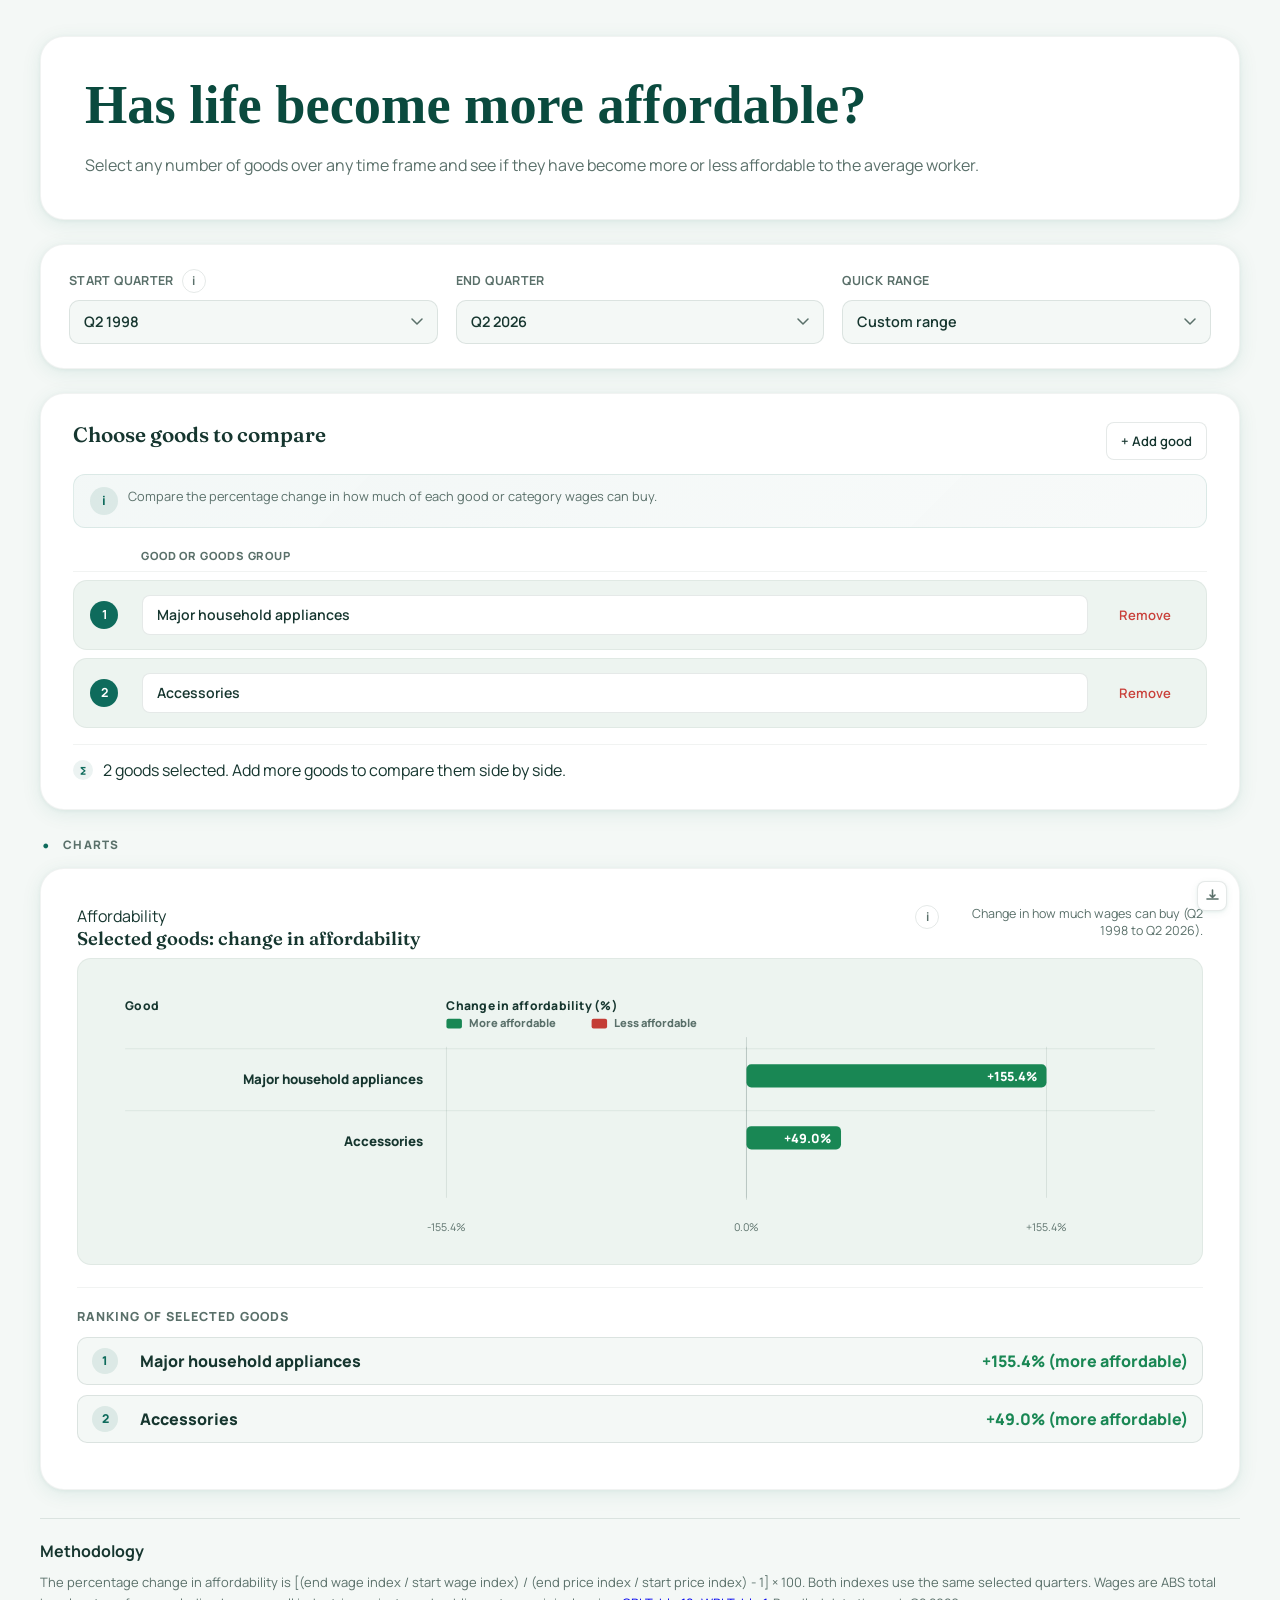
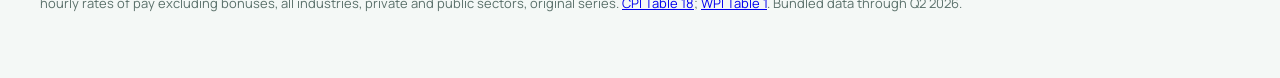
==== index.html @ 64f7514a "Remove chart annotation button and feature" ====
<!doctype html>
<html lang="en">
<head>
  <meta charset="utf-8">
  <meta name="viewport" content="width=device-width, initial-scale=1">
  <title>CIS Affordability Index</title>
  <meta name="description" content="Interactive CIS affordability charts comparing Australian prices and wages over time.">
  <link rel="icon" type="image/svg+xml" href="favicon.svg">
  <link rel="shortcut icon" href="favicon.svg">
  <link rel="apple-touch-icon" href="cis-logo.svg">
  <meta property="og:type" content="website">
  <meta property="og:site_name" content="CIS Affordability Index">
  <meta property="og:title" content="CIS Affordability Index">
  <meta property="og:description" content="Interactive CIS affordability charts comparing Australian prices and wages over time.">
  <meta property="og:url" content="https://sfox2006.github.io/CIS-Affordability-Index-Barchart/">
  <meta property="og:image" content="https://sfox2006.github.io/CIS-Affordability-Index-Barchart/cis-logo.svg">
  <meta name="twitter:card" content="summary">
  <meta name="twitter:title" content="CIS Affordability Index">
  <meta name="twitter:description" content="Interactive CIS affordability charts comparing Australian prices and wages over time.">
  <meta name="twitter:image" content="https://sfox2006.github.io/CIS-Affordability-Index-Barchart/cis-logo.svg">
  <script type="application/ld+json">
    {
      "@context": "https://schema.org",
      "@type": "WebSite",
      "name": "CIS Affordability Index",
      "url": "https://sfox2006.github.io/CIS-Affordability-Index-Barchart/",
      "publisher": {
        "@type": "Organization",
        "name": "Centre for Independent Studies",
        "url": "https://www.cis.org.au/",
        "logo": "https://sfox2006.github.io/CIS-Affordability-Index-Barchart/cis-logo.svg"
      }
    }
  </script>
  <link rel="preconnect" href="https://fonts.googleapis.com">
  <link rel="preconnect" href="https://fonts.gstatic.com" crossorigin>
  <link href="https://fonts.googleapis.com/css2?family=Fraunces:ital,opsz,wght@0,9..144,400;0,9..144,500;0,9..144,600;0,9..144,700;1,9..144,400&family=Manrope:wght@400;500;600;700;800&display=swap" rel="stylesheet">
  <style>
    /* Section */
    :root {
      --cg: #0e6b5c;
      --cg-dark: #0a4a3e;
      --cg-xdark: #071f1a;
      --teal: #7fa89d;
      --blue: #0b6ea8;
      --red: #c9403a;
      --wpi-c: #7d4bd1;
      --good: #198754;
      --bad: #c43c35;

      --bg: #f4f8f6;
      --bg2: #edf4f0;
      --surface: #ffffff;
      --surface2: #f7faf8;
      --ink: #16362f;
      --muted: #5a706a;
      --line: rgba(22,54,47,0.11);
      --line2: rgba(22,54,47,0.06);

      --sh-sm: 0 1px 3px rgba(14,107,92,0.07), 0 2px 8px rgba(14,107,92,0.06);
      --sh: 0 4px 20px rgba(14,107,92,0.09), 0 1px 4px rgba(14,107,92,0.06);
      --sh-lg: 0 12px 48px rgba(14,107,92,0.12);

      --r: 16px;
      --r-lg: 24px;
      --nav-h: 64px;
      --page-w: 1200px;
    }

    /* DARK THEME */
    .theme-dark {
      --bg: #091e19;
      --bg2: #0d2920;
      --surface: #0f3329;
      --surface2: #0d2920;
      --ink: #daeee8;
      --muted: #7aada3;
      --line: rgba(127,168,157,0.15);
      --line2: rgba(127,168,157,0.08);
      --sh-sm: 0 1px 3px rgba(0,0,0,0.4);
      --sh: 0 4px 20px rgba(0,0,0,0.35);
      --sh-lg: 0 12px 48px rgba(0,0,0,0.5);
    }

    /* EDITORIAL THEME */
    .theme-editorial {
      --bg: #f2f6f4;
      --surface: #ffffff;
    }

    * { box-sizing: border-box; margin: 0; padding: 0; }

    body {
      font-family: 'Manrope', sans-serif;
      color: var(--ink);
      background: var(--bg);
      min-height: 100vh;
      transition: background 0.35s, color 0.35s;
    }
    /* Measure content, not the iframe viewport, so embeds can also shrink. */
    body.cis-auto-height { min-height: 0; display: flow-root; }

    /* Section */
    .nav {
      position: sticky; top: 0; z-index: 200;
      height: var(--nav-h);
      background: var(--surface);
      border-bottom: 1px solid var(--line);
      box-shadow: var(--sh-sm);
      display: flex; align-items: center;
      padding: 0 clamp(16px, 4vw, 48px);
      gap: 20px;
      transition: background 0.35s, border-color 0.35s;
    }
    .nav-logo { height: 34px; display: block; flex-shrink: 0; }
    .nav-sep { width: 1px; height: 26px; background: var(--line); flex-shrink: 0; }
    .nav-label {
      font-size: 0.82rem; font-weight: 700; color: var(--cg);
      letter-spacing: 0.04em; text-transform: uppercase;
      white-space: nowrap;
    }
    .nav-spacer { flex: 1; }
    .nav-actions { display: flex; gap: 10px; align-items: center; flex-shrink: 0; }
    .nav-btn {
      height: 36px; padding: 0 16px;
      border-radius: 8px; border: 1px solid var(--line);
      background: transparent; color: var(--ink);
      font: 600 0.82rem 'Manrope', sans-serif;
      cursor: pointer; transition: all 0.15s;
      display: flex; align-items: center; gap: 6px;
    }
    .nav-btn:hover { background: var(--bg); border-color: var(--cg); color: var(--cg); }
    .nav-btn-primary {
      background: var(--cg); color: white; border-color: var(--cg);
    }
    .nav-btn-primary:hover { background: var(--cg-dark); color: white; border-color: var(--cg-dark); }
    .nav-btn svg { flex-shrink: 0; }

    /* Section */
    .shell {
      width: min(var(--page-w), calc(100% - 32px));
      margin: 0 auto;
      padding: 36px 0 64px;
    }

    /* Section */
    .hero {
      border-radius: var(--r-lg);
      margin-bottom: 24px;
      overflow: hidden;
    }

    /* Light hero */
    .theme-light .hero, body:not(.theme-dark):not(.theme-editorial) .hero {
      background: var(--surface);
      border: 1px solid var(--line2);
      box-shadow: var(--sh);
    }

    /* Section */
    .theme-editorial .hero {
      background: var(--cg-xdark);
      box-shadow: var(--sh-lg);
    }

    .theme-dark .hero {
      background: var(--surface);
      border: 1px solid var(--line);
      box-shadow: var(--sh);
    }

    .hero-inner {
      display: grid;
      grid-template-columns: 1fr;
      gap: 0;
    }

    .hero-copy {
      min-width: 0;
      padding: 40px 40px 40px 44px;
    }

    .theme-editorial .hero-copy { padding: 52px 40px 52px 52px; }

    .hero-h1 {
      font-family: Georgia, 'Times New Roman', serif;
      font-variant-ligatures: none;
      font-weight: 600;
      line-height: 1.05;
      letter-spacing: 0;
      color: var(--cg-dark);
      font-size: 3.4rem;
      max-width: none;
      margin-bottom: 18px;
    }
    .theme-editorial .hero-h1 { color: #ffffff; }
    .theme-dark .hero-h1 { color: var(--ink); }

    .hero-lead {
      font-size: 1rem; line-height: 1.65; color: var(--muted);
      max-width: none; margin-bottom: 0;
    }
    .theme-editorial .hero-lead { color: rgba(255,255,255,0.7); }

    /* Section */
    .controls-card {
      background: var(--surface);
      border: 1px solid var(--line2);
      box-shadow: var(--sh);
      border-radius: var(--r-lg);
      padding: 24px 28px;
      display: grid;
      grid-template-columns: repeat(3, minmax(0,1fr));
      gap: 18px;
      margin-bottom: 24px;
      transition: background 0.35s;
    }

    .ctrl-group { display: flex; flex-direction: column; gap: 7px; }
    .ctrl-label {
      min-height: 24px;
      display: inline-flex;
      align-items: center;
      gap: 8px;
      font-size: 0.78rem; font-weight: 700;
      letter-spacing: 0.03em; color: var(--muted);
      text-transform: uppercase;
    }
    .ctrl-group select {
      min-height: 44px; padding: 0 14px;
      border-radius: 10px;
      border: 1.5px solid var(--line);
      background: var(--bg);
      font: 600 0.9rem 'Manrope', sans-serif;
      color: var(--ink);
      appearance: none;
      background-image: url("data:image/svg+xml,%3Csvg xmlns='http://www.w3.org/2000/svg' width='12' height='8' fill='none'%3E%3Cpath d='M1 1l5 5 5-5' stroke='%235a706a' stroke-width='1.5' stroke-linecap='round' stroke-linejoin='round'/%3E%3C/svg%3E");
      background-repeat: no-repeat;
      background-position: right 14px center;
      padding-right: 36px;
      cursor: pointer;
      transition: border-color 0.15s, background 0.35s;
    }
    .ctrl-group select:focus {
      outline: none;
      border-color: var(--cg);
      box-shadow: 0 0 0 3px rgba(14,107,92,0.12);
    }
    /* Quarter tooltip */
    .quarter-legend {
      display: none;
      position: absolute; z-index: 100;
      top: calc(100% + 6px); left: 0;
      background: var(--surface);
      border: 1px solid var(--line);
      border-radius: 12px;
      padding: 12px 14px;
      box-shadow: var(--sh-lg);
      white-space: nowrap;
      font-size: 0.78rem;
    }
    .quarter-legend.open { display: block; }
    .quarter-legend table { border-collapse: collapse; }
    .quarter-legend td { padding: 3px 10px 3px 0; color: var(--muted); }
    .quarter-legend td:first-child { font-weight: 800; color: var(--ink); }
    .ctrl-group { position: relative; }

    /* Section */
    .basket-card {
      background: var(--surface); border: 1px solid var(--line2);
      box-shadow: var(--sh); border-radius: var(--r-lg);
      padding: 28px 32px; margin-bottom: 24px;
      transition: background 0.35s;
    }
    .basket-header { display: flex; justify-content: space-between; align-items: flex-start; gap: 16px; margin-bottom: 6px; }
    .basket-title { font-family: 'Fraunces', serif; font-size: 1.3rem; font-weight: 600; color: var(--ink); }
    .basket-actions { display: flex; gap: 10px; flex-shrink: 0; }
    .basket-explainer {
      display: flex; align-items: flex-start; gap: 10px;
      background: linear-gradient(135deg, rgba(14,107,92,0.05), rgba(127,168,157,0.06));
      border: 1px solid rgba(14,107,92,0.1);
      border-radius: 12px; padding: 12px 16px;
      margin-bottom: 20px; margin-top: 14px;
    }
    .basket-explainer-icon {
      width: 28px; height: 28px; flex-shrink: 0;
      border-radius: 50%; background: rgba(14,107,92,0.1);
      display: flex; align-items: center; justify-content: center;
      color: var(--cg); font-size: 0.78rem; font-weight: 800;
    }
    .basket-explainer p {
      font-size: 0.8rem; color: var(--muted); line-height: 1.55; margin: 0;
    }
    .basket-explainer strong { color: var(--ink); }
    .basket-cols-header {
      display: grid;
      grid-template-columns: 40px 1fr 90px;
      gap: 12px; align-items: center;
      padding: 0 16px 8px;
      border-bottom: 1px solid var(--line2);
      margin-bottom: 8px;
    }
    .basket-col-label {
      font-size: 0.7rem; font-weight: 800;
      letter-spacing: 0.08em; text-transform: uppercase;
      color: var(--muted);
      display: flex; align-items: center; gap: 5px;
    }
    .secondary-button, .danger-button {
      height: 38px; padding: 0 14px;
      border-radius: 8px; border: 1.5px solid var(--line);
      background: var(--surface); color: var(--ink);
      font: 600 0.82rem 'Manrope', sans-serif;
      cursor: pointer; transition: all 0.15s;
    }
    .secondary-button:hover { border-color: var(--cg); color: var(--cg); }
    .danger-button { color: var(--red); border-color: transparent; background: transparent; padding: 0 8px; }
    .danger-button:hover { border-color: var(--red); background: rgba(201,64,58,0.05); }
    .basket-rows { display: flex; flex-direction: column; gap: 8px; }
    .basket-row {
      display: grid; grid-template-columns: 40px 1fr 90px;
      gap: 12px; align-items: center;
      padding: 14px 16px;
      border-radius: 14px;
      background: var(--bg2);
      border: 1.5px solid var(--line2);
      transition: border-color 0.15s, box-shadow 0.15s;
    }
    .basket-row:hover { border-color: var(--line); box-shadow: var(--sh-sm); }
    .basket-row-warning { border-color: rgba(201,64,58,0.3) !important; background: rgba(201,64,58,0.03); }
    .basket-row-num {
      width: 28px; height: 28px; border-radius: 50%;
      background: var(--cg); color: white;
      font: 700 0.78rem 'Manrope', sans-serif;
      display: flex; align-items: center; justify-content: center;
      flex-shrink: 0;
    }
    .basket-row-meta { font-size: 0.73rem; color: var(--muted); }
    .basket-footer {
      margin-top: 16px; padding-top: 14px;
      border-top: 1px solid var(--line2);
      display: flex; align-items: center; gap: 10px;
    }
    .basket-footer-icon {
      width: 20px; height: 20px; flex-shrink: 0;
      border-radius: 50%; background: rgba(14,107,92,0.08);
      display: flex; align-items: center; justify-content: center;
      color: var(--cg); font-size: 0.68rem; font-weight: 800;
    }
    .ranking-panel {
      margin-top: 22px;
      padding-top: 20px;
      border-top: 1px solid var(--line2);
    }
    .ranking-title {
      font-size: 0.78rem;
      font-weight: 900;
      letter-spacing: 0.08em;
      text-transform: uppercase;
      color: var(--muted);
      margin-bottom: 12px;
    }
    .ranking-list {
      display: grid;
      gap: 10px;
    }
    .ranking-row {
      display: grid;
      grid-template-columns: 36px 1fr auto;
      align-items: center;
      gap: 12px;
      min-height: 48px;
      padding: 10px 14px;
      border: 1px solid var(--line);
      border-radius: 10px;
      background: var(--bg);
    }
    .ranking-index {
      width: 26px;
      height: 26px;
      border-radius: 50%;
      display: inline-flex;
      align-items: center;
      justify-content: center;
      background: rgba(14,107,92,0.1);
      color: var(--cg);
      font-weight: 900;
      font-size: 0.76rem;
    }
    .ranking-label {
      font-weight: 900;
      color: var(--ink);
    }
    .ranking-value {
      font-weight: 900;
      white-space: nowrap;
    }
    .ranking-value.more {
      color: var(--good);
    }
    .ranking-value.less {
      color: var(--bad);
    }

    /* Section */
    .stats-grid {
      display: grid;
      grid-template-columns: 1fr;
      gap: 16px;
      margin-bottom: 24px;
    }
    .stat-card {
      background: var(--surface); border: 1px solid var(--line2);
      box-shadow: var(--sh); border-radius: var(--r);
      padding: 22px 20px; position: relative;
      transition: background 0.35s, transform 0.15s;
    }
    .stat-card:hover { transform: translateY(-1px); box-shadow: var(--sh-lg); }
    .stat-card-accent {
      background: linear-gradient(135deg, var(--cg) 0%, var(--cg-dark) 100%);
      border-color: transparent;
      color: white;
    }
    .stat-head { display: flex; justify-content: space-between; align-items: flex-start; gap: 8px; margin-bottom: 12px; }
    .stat-label { font-size: 0.73rem; font-weight: 700; letter-spacing: 0.06em; text-transform: uppercase; color: var(--muted); line-height: 1.3; }
    .stat-card-accent .stat-label { color: rgba(255,255,255,0.7); }
    .stat-value {
      font-family: 'Fraunces', serif;
      font-size: clamp(1.8rem, 3vw, 2.6rem);
      font-weight: 600; letter-spacing: -0.04em; line-height: 1;
      color: var(--ink);
    }
    .stat-card-accent .stat-value { color: white; }
    .stat-footnote { font-size: 0.74rem; color: var(--muted); margin-top: 8px; line-height: 1.4; }
    .stat-card-accent .stat-footnote { color: rgba(255,255,255,0.65); }

    .info-btn {
      width: 24px; height: 24px; flex-shrink: 0;
      border-radius: 50%; border: 1.5px solid var(--line);
      background: transparent; color: var(--muted);
      font: 700 0.75rem 'Manrope', sans-serif;
      cursor: pointer; transition: all 0.15s;
      display: flex; align-items: center; justify-content: center;
    }
    .stat-card-accent .info-btn { border-color: rgba(255,255,255,0.3); color: rgba(255,255,255,0.7); }
    .info-btn:hover { border-color: var(--cg); color: var(--cg); }
    .info-popover {
      display: none; margin: 8px 0 10px;
      padding: 10px 12px; border-radius: 10px;
      background: var(--bg2); border: 1px solid var(--line);
      font-size: 0.81rem; color: var(--muted); line-height: 1.55;
    }
    .info-popover.is-open { display: block; }
    .methodology-note { margin-top: 28px; padding-top: 20px; border-top: 1px solid var(--line); color: var(--muted); font-size: 0.81rem; line-height: 1.6; }
    .methodology-note h2 { font-size: 1rem; color: var(--ink); margin: 0 0 8px; }
    .methodology-note p { margin: 0; }

    /* Section */
    .metric-positive { color: var(--bad) !important; }
    .metric-negative { color: var(--good) !important; }
    .metric-neutral { color: var(--ink); }
    /* Section */
    .charts-grid {
      display: grid;
      grid-template-columns: minmax(0, 1fr);
      gap: 20px;
    }
    .chart-card {
      background: var(--surface); border: 1px solid var(--line2);
      box-shadow: var(--sh); border-radius: var(--r-lg);
      padding: 36px;
      transition: background 0.35s;
      position: relative;
    }
    .chart-header {
      display: flex; justify-content: space-between;
      align-items: flex-start; gap: 12px; margin-bottom: 8px;
    }
    .chart-title {
      font-family: 'Fraunces', serif;
      font-size: 1.15rem; font-weight: 600; color: var(--ink);
    }
    .chart-subtitle { font-size: 0.78rem; color: var(--muted); text-align: right; max-width: 32ch; line-height: 1.4; }
    .chart-head-right { display: flex; align-items: flex-start; gap: 8px; }
    .chart-legend {
      display: flex; gap: 18px; flex-wrap: wrap;
      margin: 10px 0 14px;
      font-size: 0.82rem; color: var(--muted);
    }
    .chart-legend span { display: inline-flex; align-items: center; gap: 7px; }
    .legend-swatch { width: 12px; height: 12px; border-radius: 50%; flex-shrink: 0; }
    .legend-selected { background: var(--blue); }
    .legend-cpi { background: var(--red); }
    .legend-wpi { background: var(--wpi-c); }

    .chart-frame {
      position: relative;
      background: var(--bg2); border: 1px solid var(--line2);
      border-radius: 14px; padding: 22px 20px;
      overflow: visible;
    }
    .chart-frame svg { width: 100%; height: auto; display: block; }

    /* Chart download button */
    .chart-actions {
      position: absolute; top: 12px; right: 12px;
      display: flex; gap: 6px;
    }
    .chart-action-btn {
      width: 30px; height: 30px;
      border-radius: 8px; border: 1px solid var(--line);
      background: var(--surface); color: var(--muted);
      font-size: 0.75rem; cursor: pointer;
      display: flex; align-items: center; justify-content: center;
      transition: all 0.15s; box-shadow: var(--sh-sm);
    }
    .chart-action-btn:hover { color: var(--cg); border-color: var(--cg); }
    .chart-action-btn.active { background: var(--cg); color: white; border-color: var(--cg); }

    /* SVG chart internals */
    .axis-label {
      fill: var(--muted, #5a706a);
      font-size: 11px;
      font-family: 'Manrope', sans-serif;
    }
    .axis-line, .grid-line {
      stroke: rgba(22,54,47,0.1); stroke-width: 1;
    }
    .series-line { fill: none; stroke-width: 2.8; stroke-linecap: round; stroke-linejoin: round; }
    .series-line.selected { stroke: var(--blue, #0b6ea8); }
    .series-line.cpi { stroke: var(--red, #c9403a); }
    .series-line.wpi { stroke: var(--wpi-c, #7d4bd1); }
    .series-area { stroke: none; }
    .series-area.selected { fill: rgba(11,110,168,0.08); }
    .series-area.cpi { fill: rgba(201,64,58,0.07); }
    .series-area.wpi { fill: rgba(125,75,209,0.07); }
    .baseline-line { stroke: rgba(22,54,47,0.18); stroke-width: 1; stroke-dasharray: 4 3; }
    .chart-point {
      stroke: var(--surface);
      stroke-width: 1.3;
      pointer-events: all;
      cursor: pointer;
    }
    .chart-point-hit {
      fill: transparent;
      pointer-events: all;
      cursor: pointer;
    }
    .chart-point.selected { fill: var(--blue, #0b6ea8); }
    .chart-point.cpi { fill: var(--red, #c9403a); }
    .chart-point.wpi { fill: var(--wpi-c, #7d4bd1); }

    .comparison-axis {
      stroke: rgba(22,54,47,0.16);
      stroke-width: 1;
    }
    .comparison-heading,
    .comparison-row-label {
      fill: var(--ink);
      font-size: 0.86rem;
      font-weight: 900;
    }
    .comparison-heading {
      font-size: 0.78rem;
      letter-spacing: 0.02em;
    }
    .comparison-key-label,
    .comparison-value-label {
      fill: var(--muted);
      font-size: 0.72rem;
      font-weight: 800;
    }
    .comparison-value-label {
      fill: var(--ink);
      font-size: 0.82rem;
    }
    .comparison-value-label-inside {
      fill: #ffffff;
      font-weight: 900;
    }
    .comparison-bar-price {
      fill: var(--bad);
    }
    .comparison-bar-wage {
      fill: var(--good);
    }
    .comparison-row-rule {
      stroke: rgba(22,54,47,0.08);
      stroke-width: 1;
    }

    /* Tooltip */
    .chart-tooltip {
      position: absolute; pointer-events: none;
      background: var(--surface); border: 1px solid var(--line);
      border-radius: 10px; padding: 10px 14px;
      font-size: 0.8rem; color: var(--ink);
      box-shadow: var(--sh); white-space: nowrap;
      opacity: 0; transition: opacity 0.1s;
      z-index: 10;
    }
    .chart-tooltip.visible { opacity: 1; }
    .tooltip-date { font-weight: 700; color: var(--muted); margin-bottom: 6px; font-size: 0.74rem; letter-spacing: 0.04em; text-transform: uppercase; }
    .tooltip-row { display: flex; align-items: center; gap: 8px; margin-top: 3px; }
    .tooltip-dot { width: 8px; height: 8px; border-radius: 50%; flex-shrink: 0; }
    .tooltip-val { font-weight: 700; margin-left: auto; padding-left: 16px; }
    .tooltip-verdict { margin-top: 8px; color: var(--ink); font-size: 0.76rem; line-height: 1.4; white-space: normal; max-width: 260px; }
    .tooltip-note { margin-top: 8px; color: var(--muted); font-size: 0.72rem; }

    /* Annotation */
    .anno-marker {
      position: absolute;
      width: 18px; height: 18px; border-radius: 50%;
      background: var(--cg); border: 2px solid white;
      box-shadow: var(--sh-sm);
      cursor: pointer; z-index: 5;
      transform: translate(-50%, -50%);
      display: flex; align-items: center; justify-content: center;
      font-size: 9px; font-weight: 800; color: white;
    }
    .anno-input-wrap {
      position: absolute; z-index: 20;
      background: var(--surface); border: 1px solid var(--line);
      border-radius: 12px; padding: 12px;
      box-shadow: var(--sh-lg); min-width: 200px;
    }
    .anno-input {
      width: 100%; border: 1px solid var(--line); border-radius: 8px;
      padding: 8px 10px; font: 0.82rem 'Manrope', sans-serif;
      color: var(--ink); background: var(--bg);
      resize: none; outline: none;
    }
    .anno-input:focus { border-color: var(--cg); }
    .anno-actions { display: flex; gap: 6px; margin-top: 8px; justify-content: flex-end; }
    .anno-save, .anno-cancel {
      height: 28px; padding: 0 12px; border-radius: 6px;
      font: 600 0.78rem 'Manrope', sans-serif; cursor: pointer;
      border: 1px solid var(--line);
    }
    .anno-save { background: var(--cg); color: white; border-color: var(--cg); }
    .anno-cancel { background: transparent; color: var(--muted); }

    /* Crosshair */
    .crosshair { stroke: rgba(22,54,47,0.18); stroke-width: 1; stroke-dasharray: 3 3; pointer-events: none; }

    /* Empty state */
    .empty-state { font-size: 0.86rem; color: var(--muted); margin-top: 10px; }

    /* Section */
    .tweaks-panel {
      display: none;
      position: fixed; bottom: 24px; right: 24px;
      background: var(--surface); border: 1px solid var(--line);
      border-radius: var(--r); padding: 20px;
      box-shadow: var(--sh-lg); z-index: 500;
      min-width: 260px;
      font-size: 0.85rem;
    }
    .tweaks-panel.open { display: block; }
    .tweaks-title { font-weight: 800; color: var(--ink); margin-bottom: 16px; font-size: 0.9rem; }
    .tweak-row { margin-bottom: 14px; }
    .tweak-label { font-size: 0.75rem; font-weight: 700; letter-spacing: 0.06em; text-transform: uppercase; color: var(--muted); margin-bottom: 7px; display: block; }
    .tweak-options { display: flex; gap: 6px; flex-wrap: wrap; }
    .tweak-opt {
      height: 32px; padding: 0 12px;
      border-radius: 8px; border: 1.5px solid var(--line);
      background: var(--bg); color: var(--ink);
      font: 600 0.78rem 'Manrope', sans-serif;
      cursor: pointer; transition: all 0.15s;
    }
    .tweak-opt.active { background: var(--cg); color: white; border-color: var(--cg); }
    .tweak-opt:hover:not(.active) { border-color: var(--cg); color: var(--cg); }
    .tweak-swatch-row { display: flex; gap: 8px; }
    .tweak-swatch {
      width: 28px; height: 28px; border-radius: 50%;
      border: 2px solid transparent; cursor: pointer;
      transition: all 0.15s;
    }
    .tweak-swatch.active { border-color: var(--ink); transform: scale(1.15); }

    /* Section */
    .is-hidden { display: none !important; }
    .section-eyebrow {
      display: flex; align-items: center; gap: 10px;
      font-size: 0.73rem; font-weight: 800;
      letter-spacing: 0.1em; text-transform: uppercase;
      color: var(--muted); margin-bottom: 12px;
    }
    .section-eyebrow::before { content: '•'; color: var(--cg); font-size: 1rem; }

    /* Section */
    @media (max-width: 1024px) {
      .stats-grid { grid-template-columns: repeat(3, 1fr); }
      .charts-grid { grid-template-columns: 1fr; }
    }
    @media (max-width: 860px) {
      .hero-inner { grid-template-columns: 1fr !important; }
      .controls-card { grid-template-columns: 1fr 1fr; }
      .stats-grid { grid-template-columns: repeat(2, 1fr); }
    }
    @media (max-width: 640px) {
      .controls-card { grid-template-columns: 1fr; }
      .stats-grid { grid-template-columns: 1fr 1fr; }
      .nav-label { display: none; }
      .nav-sep { display: none; }
      .nav-btn:not(.nav-btn-primary) { display: none; }
      .hero-copy { padding: 24px 20px; }
      .hero-h1 { font-size: 2rem; }
      .controls-card { padding: 18px 16px; }
      .chart-card { padding: 20px 16px 18px; }
      .chart-header { flex-direction: column; padding-top: 26px; }
      .chart-head-right { width: 100%; }
      .chart-subtitle { text-align: left; max-width: none; }
      .ranking-row { grid-template-columns: 26px minmax(0, 1fr); gap: 6px 10px; }
      .ranking-value { grid-column: 2; white-space: normal; }
      .ranking-label { overflow-wrap: anywhere; }
      .shell { padding: 20px 0 48px; }
    }
    @media (max-width: 420px) {
      .stat-card { padding: 16px 14px; }
      .stat-value { font-size: 1.5rem !important; }
    }

    /* Section */
    @media print {
      .nav, .tweaks-panel, .chart-actions, .nav-actions { display: none !important; }
      .shell { padding: 0; width: 100%; }
      body { background: white; }
      .hero, .controls-card, .chart-card, .stat-card { box-shadow: none !important; break-inside: avoid; }
      .charts-grid { grid-template-columns: 1fr; }
    }
</style>
</head>
<body>


  <main class="shell">

    <!-- HERO -->
    <section class="hero">
      <div class="hero-inner">
        <div class="hero-copy">
          <h1 class="hero-h1">Has life become more affordable?</h1>
          <p class="hero-lead">
            Select any number of goods over any time frame and see if they have become more or less affordable to the average worker.
          </p>
        </div>
      </div>
    </section>

    <section class="controls-card">
      <div class="ctrl-group control-group">
        <label class="ctrl-label" for="start-date-search">
          Start quarter
          <button class="info-btn" type="button" id="q-info-start" aria-label="What is a quarter?">i</button>
        </label>
        <select id="start-date-search"></select>
        <div class="quarter-legend" id="q-legend">
          <table>
            <tr><td>Q1</td><td>January &ndash; March</td></tr>
            <tr><td>Q2</td><td>April &ndash; June</td></tr>
            <tr><td>Q3</td><td>July &ndash; September</td></tr>
            <tr><td>Q4</td><td>October &ndash; December</td></tr>
          </table>
        </div>
      </div>
      <div class="ctrl-group control-group">
        <label class="ctrl-label" for="end-date-search">End quarter</label>
        <select id="end-date-search"></select>
      </div>
      <div class="ctrl-group control-group">
        <label class="ctrl-label" for="time-horizon-search">Quick range</label>
        <select id="time-horizon-search"></select>
      </div>
    </section>

    <!-- BASKET -->
    <section id="basket-builder" class="basket-card">
      <div class="basket-header">
        <div>
          <p class="basket-title">Choose goods to compare</p>
        </div>
        <div class="basket-actions">
          <button id="add-basket-row" type="button" class="secondary-button">+ Add good</button>
        </div>
      </div>

      <!-- Explainer -->
      <div class="basket-explainer">
        <div class="basket-explainer-icon">i</div>
        <p>Compare the percentage change in how much of each good or category wages can buy.</p>
      </div>

      <!-- Column headers -->
      <div class="basket-cols-header">
        <div></div>
        <div class="basket-col-label">Good or goods group</div>
        <div></div>
      </div>

      <div id="basket-rows" class="basket-rows"></div>

      <div class="basket-footer">
        <div class="basket-footer-icon">&#8721;</div>
        <p id="basket-summary" class="field-help">Add at least one good to build a chart.</p>
      </div>
    </section>

    <!-- CHARTS -->
    <div class="section-eyebrow">Charts</div>
    <section class="charts-grid">

      <article class="chart-card">
        <div class="chart-actions">
          <button class="chart-action-btn" id="dl-btn-wpi" title="Download PNG">
            <svg width="13" height="13" viewBox="0 0 13 13" fill="none"><path d="M6.5 1v7M4 6l2.5 2.5L9 6" stroke="currentColor" stroke-width="1.6" stroke-linecap="round" stroke-linejoin="round"/><path d="M1 10h11" stroke="currentColor" stroke-width="1.6" stroke-linecap="round"/></svg>
          </button>
        </div>
        <div class="chart-header">
          <div>
            <p class="eyebrow"><span class="eyebrow-dot"></span> Affordability</p>
            <h2 id="wpi-chart-title" class="chart-title">Waiting for a selection</h2>
          </div>
          <div class="chart-head-right">
            <button class="info-btn" type="button" data-info-toggle="wpi-chart-info" aria-label="Info">i</button>
            <p id="wpi-chart-subtitle" class="chart-subtitle">Percentage change in how much wages can buy.</p>
          </div>
        </div>
        <div id="wpi-chart-info" class="info-popover">A positive 20% means wages can buy 20% more of the good; a negative 20% means wages can buy 20% less.</div>
<div class="chart-frame" id="wpi-chart-frame">
          <svg id="wpi-chart" viewBox="0 0 920 420" role="img" aria-label="Bar chart: percentage change in affordability"></svg>
          <div class="chart-tooltip" id="wpi-tooltip"></div>
        </div>
        <div class="ranking-panel" aria-labelledby="ranking-title">
          <p class="ranking-title" id="ranking-title">Ranking of selected goods</p>
          <div class="ranking-list" id="ranking-list"></div>
        </div>
        <p id="empty-state" class="empty-state">Pick a good or group to draw the comparison.</p>
      </article>

    </section>

    <section class="methodology-note" aria-labelledby="methodology-title">
      <h2 id="methodology-title">Methodology</h2>
      <p>The percentage change in affordability is [(end wage index / start wage index) / (end price index / start price index) - 1] &times; 100. Both indexes use the same selected quarters. Wages are ABS total hourly rates of pay excluding bonuses, all industries, private and public sectors, original series. <a href="https://www.abs.gov.au/statistics/economy/price-indexes-and-inflation/consumer-price-index-australia/jul-2026">CPI Table 18</a>; <a href="https://www.abs.gov.au/statistics/economy/price-indexes-and-inflation/wage-price-index-australia/jun-2026">WPI Table 1</a>. Bundled data through Q2 2026.</p>
    </section>
  </main>

  <!-- TWEAKS PANEL -->
  <div class="tweaks-panel" id="tweaks-panel">
    <div class="tweaks-title">Tweaks</div>
    <div class="tweak-row">
      <span class="tweak-label">Theme</span>
      <div class="tweak-options">
        <button class="tweak-opt active" data-theme="theme-light">Light</button>
        <button class="tweak-opt" data-theme="theme-editorial">Editorial</button>
        <button class="tweak-opt" data-theme="theme-dark">Dark</button>
      </div>
    </div>
  </div>

  <script src="data.js?v=5"></script>
  <script src="app.js?v=5"></script>
  <script src="embed-frame.js?v=1"></script>

  <script>
  const TWEAK_DEFAULTS = { theme: "theme-light" };
  let tweaks = Object.assign({}, TWEAK_DEFAULTS);

  window.addEventListener("message", (event) => {
    if (event.data && event.data.type === "__activate_edit_mode") document.getElementById("tweaks-panel")?.classList.add("open");
    if (event.data && event.data.type === "__deactivate_edit_mode") document.getElementById("tweaks-panel")?.classList.remove("open");
  });
  try { window.parent.postMessage({ type: "__edit_mode_available" }, "*"); } catch (error) {}
  window.addEventListener("unhandledrejection", (event) => {
    if (!event.reason || (typeof event.reason === "object" && Object.keys(event.reason).length === 0)) event.preventDefault();
  });

  function applyTheme(theme) {
    document.body.classList.remove("theme-light", "theme-editorial", "theme-dark");
    document.body.classList.add(theme);
  }

  document.querySelectorAll("[data-theme]").forEach((button) => {
    button.addEventListener("click", () => {
      tweaks.theme = button.dataset.theme;
      applyTheme(tweaks.theme);
      document.querySelectorAll("[data-theme]").forEach((item) => item.classList.toggle("active", item === button));
      window.parent.postMessage({ type: "__edit_mode_set_keys", edits: tweaks }, "*");
    });
  });
  applyTheme(tweaks.theme);

  function getState() {
    return {
      start: document.getElementById("start-date-search")?.value,
      end: document.getElementById("end-date-search")?.value,
      h: document.getElementById("time-horizon-search")?.value
    };
  }

  function setState(state) {
    if (state.h) document.getElementById("time-horizon-search").value = state.h;
    if (state.start) document.getElementById("start-date-search").value = state.start;
    if (state.end) document.getElementById("end-date-search").value = state.end;
  }

  function pushState() {
    try {
      history.replaceState(null, "", "#" + btoa(JSON.stringify(getState())));
    } catch (error) {}
  }

  function loadFromHash() {
    const hash = location.hash.slice(1);
    if (!hash) return false;
    try { return JSON.parse(atob(hash)); } catch (error) { return false; }
  }

  function showShareCopied() {
    const button = document.getElementById("btn-share");
    if (!button) return;
    button.textContent = "Copied!";
    setTimeout(() => {
      button.innerHTML = '<svg width="14" height="14" viewBox="0 0 14 14" fill="none"><circle cx="11" cy="2.5" r="1.5" stroke="currentColor" stroke-width="1.4"/><circle cx="11" cy="11.5" r="1.5" stroke="currentColor" stroke-width="1.4"/><circle cx="3" cy="7" r="1.5" stroke="currentColor" stroke-width="1.4"/><path d="M9.5 3.3 4.5 6.2M9.5 10.7 4.5 7.8" stroke="currentColor" stroke-width="1.4" stroke-linecap="round"/></svg> Share';
    }, 2000);
  }

  document.getElementById("btn-share")?.addEventListener("click", () => {
    pushState();
    try {
      if (navigator.clipboard && navigator.clipboard.writeText) {
        navigator.clipboard.writeText(location.href).then(showShareCopied).catch(showShareCopied);
      } else {
        const textarea = document.createElement("textarea");
        textarea.value = location.href;
        textarea.style.position = "fixed";
        textarea.style.opacity = "0";
        document.body.appendChild(textarea);
        textarea.select();
        document.execCommand("copy");
        document.body.removeChild(textarea);
        showShareCopied();
      }
    } catch (error) {
      showShareCopied();
    }
  });

  ["start-date-search", "end-date-search", "time-horizon-search"].forEach((id) => {
    document.getElementById(id)?.addEventListener("change", pushState);
  });

  document.getElementById("btn-print")?.addEventListener("click", () => window.print());

  const qInfoBtn = document.getElementById("q-info-start");
  const qLegend = document.getElementById("q-legend");
  if (qInfoBtn && qLegend) {
    qInfoBtn.addEventListener("click", (event) => {
      event.preventDefault();
      event.stopPropagation();
      qLegend.classList.toggle("open");
    });
    document.addEventListener("click", () => qLegend.classList.remove("open"));
  }

  function downloadChartPng(svgId, filename) {
    const svg = document.getElementById(svgId);
    if (!svg || !svg.innerHTML.trim()) {
      alert("No chart to download yet.");
      return;
    }
    const copy = svg.cloneNode(true);
    const width = svg.viewBox.baseVal.width;
    let height = svg.viewBox.baseVal.height;
    // Preserve stylesheet-driven labels and colours in the standalone image.
    const originals = [svg, ...svg.querySelectorAll("*")];
    [copy, ...copy.querySelectorAll("*")].forEach((node, index) => {
      const style = getComputedStyle(originals[index]);
      for (const property of ["fill", "stroke", "stroke-width", "font-family", "font-size", "font-weight", "text-anchor", "dominant-baseline", "opacity"]) {
        node.style.setProperty(property, style.getPropertyValue(property));
      }
    });
    // Reserve a footer below the chart for the attribution in the export.
    const attribution = "Centre for Independent Studies | CIS.org.au";
    const measure = document.createElement("canvas").getContext("2d");
    measure.font = "14px Arial, sans-serif";
    const footerLines = [];
    let footerLine = "";
    for (const word of attribution.split(" ")) {
      const candidate = footerLine ? footerLine + " " + word : word;
      if (footerLine && measure.measureText(candidate).width > width - 40) {
        footerLines.push(footerLine);
        footerLine = word;
      } else {
        footerLine = candidate;
      }
    }
    footerLines.push(footerLine);
    height += 24;
    for (const line of footerLines) {
      height += 20;
      const label = document.createElementNS("http://www.w3.org/2000/svg", "text");
      label.setAttribute("x", "20");
      label.setAttribute("y", String(height));
      label.setAttribute("fill", "#5a706a");
      label.setAttribute("font-family", "Arial, sans-serif");
      label.setAttribute("font-size", "14");
      label.setAttribute("font-weight", "400");
      label.setAttribute("text-anchor", "start");
      label.textContent = line;
      copy.appendChild(label);
    }
    height += 16;
    copy.setAttribute("viewBox", `0 0 ${width} ${height}`);
    copy.setAttribute("width", String(width));
    copy.setAttribute("height", String(height));
    const source = new XMLSerializer().serializeToString(copy);
    const blob = new Blob([source], { type: "image/svg+xml" });
    const url = URL.createObjectURL(blob);
    const image = new Image();
    image.onload = () => {
      try {
      const scale = 2;
      const canvas = document.createElement("canvas");
      canvas.width = width * scale;
      canvas.height = height * scale;
      const context = canvas.getContext("2d");
      context.fillStyle = "#f7faf8";
      context.fillRect(0, 0, canvas.width, canvas.height);
      context.scale(scale, scale);
      context.drawImage(image, 0, 0);
      const link = document.createElement("a");
      link.download = filename + ".png";
      link.href = canvas.toDataURL("image/png");
      document.body.appendChild(link);
      link.click();
      link.remove();
      } catch (error) {
        alert("The chart could not be downloaded. Please try opening the website in your usual browser.");
      } finally {
        URL.revokeObjectURL(url);
      }
    };
    image.onerror = () => {
      URL.revokeObjectURL(url);
      alert("The chart image could not be created. Please try again.");
    };
    image.src = url;
  }

  document.getElementById("dl-btn-wpi")?.addEventListener("click", () => downloadChartPng("wpi-chart", "cis-price-vs-wpi"));

  window.addEventListener("load", () => {
    const saved = loadFromHash();
    if (saved) {
      setTimeout(() => {
        try {
          setState(saved);
          document.getElementById("start-date-search")?.dispatchEvent(new Event("change"));
        } catch (error) {}
      }, 800);
    }
  });
  </script>
</body>
</html>
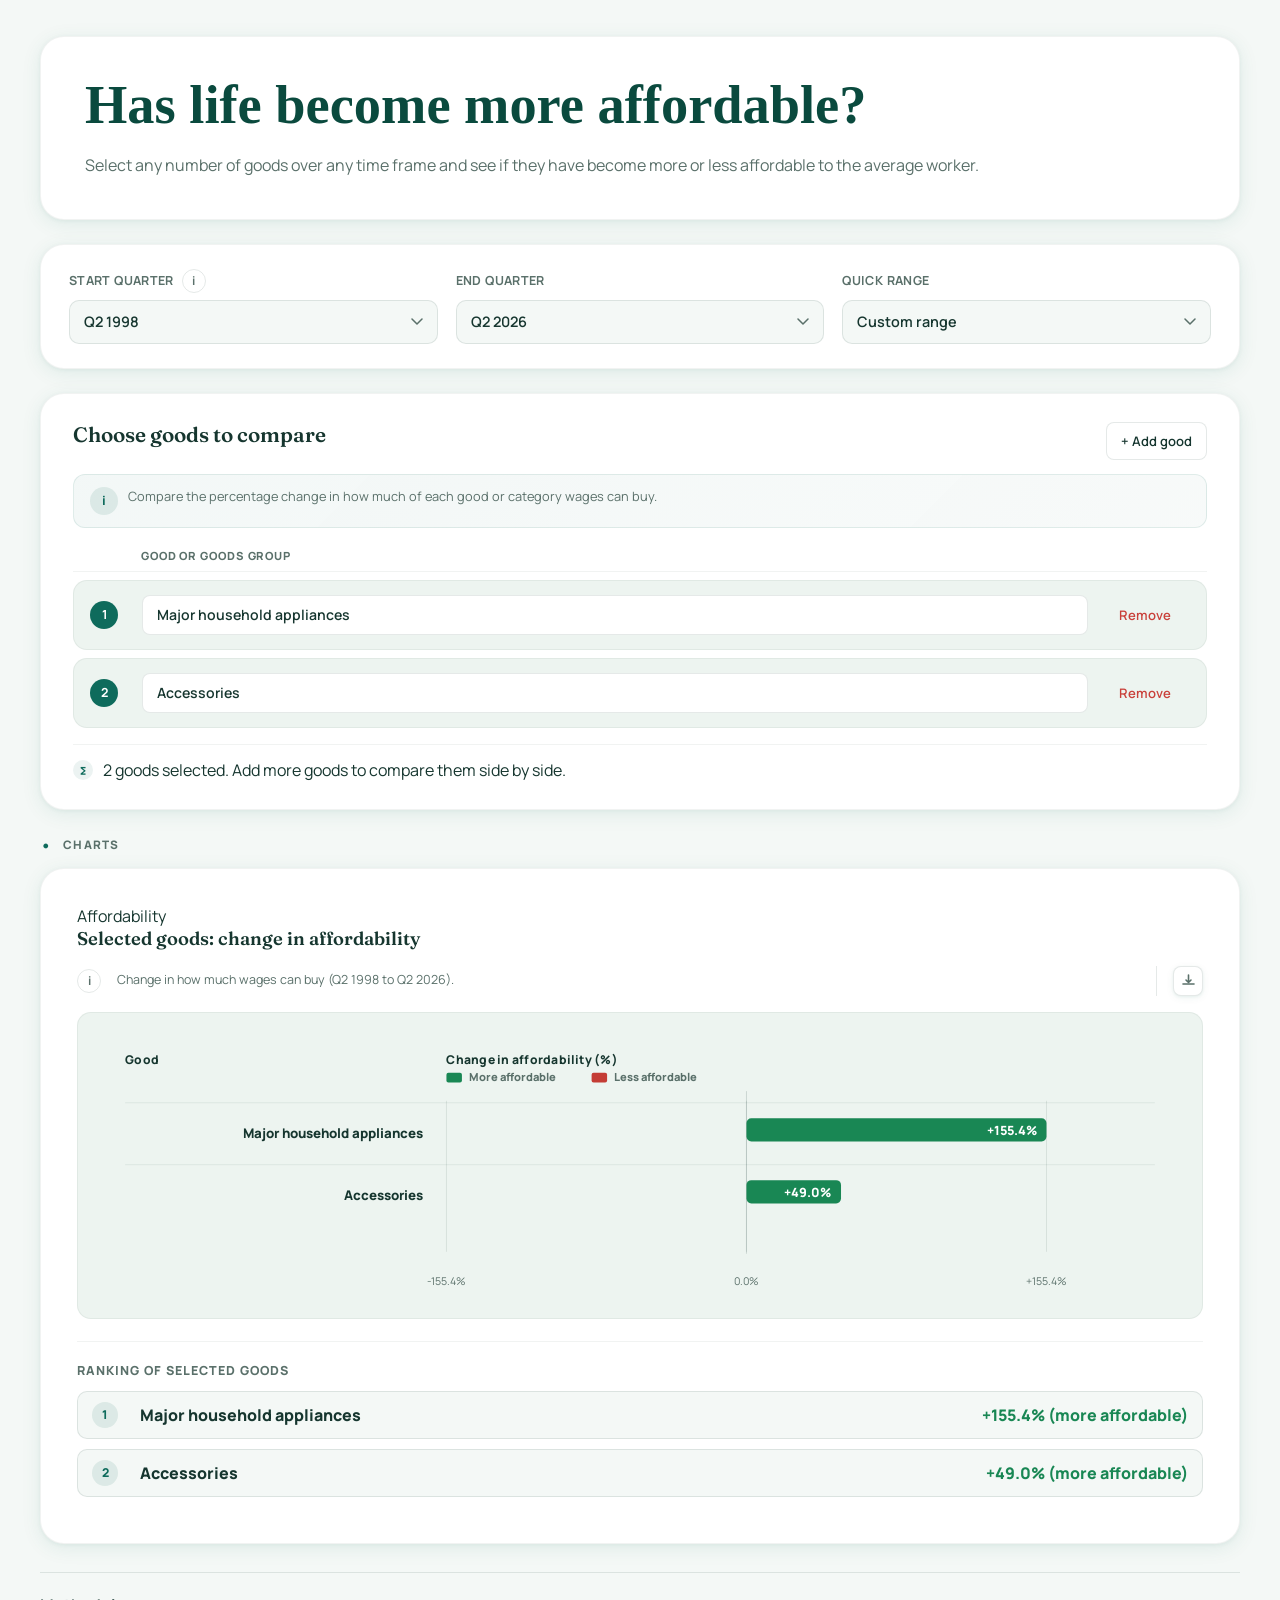
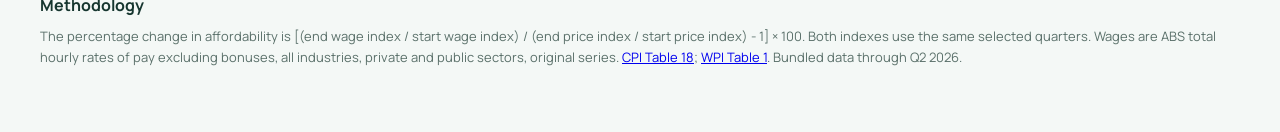
==== commit e95f2951: "Separate chart information, period text and download control" ====
--- a/index.html
+++ b/index.html
@@ -473,15 +473,19 @@
       position: relative;
     }
     .chart-header {
-      display: flex; justify-content: space-between;
-      align-items: flex-start; gap: 12px; margin-bottom: 8px;
+      display: flex; flex-direction: column;
+      align-items: stretch; gap: 16px; margin-bottom: 16px;
     }
     .chart-title {
       font-family: 'Fraunces', serif;
       font-size: 1.15rem; font-weight: 600; color: var(--ink);
     }
-    .chart-subtitle { font-size: 0.78rem; color: var(--muted); text-align: right; max-width: 32ch; line-height: 1.4; }
-    .chart-head-right { display: flex; align-items: flex-start; gap: 8px; }
+    .chart-subtitle { font-size: 0.78rem; color: var(--muted); text-align: left; min-width: 0; line-height: 1.5; }
+    .chart-head-right {
+      display: grid; grid-template-columns: 24px minmax(0, 1fr) auto;
+      align-items: center; gap: 16px; width: 100%;
+    }
+    .chart-head-right .info-btn { margin: 0; }
     .chart-legend {
       display: flex; gap: 18px; flex-wrap: wrap;
       margin: 10px 0 14px;
@@ -503,8 +507,8 @@
 
     /* Chart download button */
     .chart-actions {
-      position: absolute; top: 12px; right: 12px;
-      display: flex; gap: 6px;
+      display: flex; align-items: center;
+      padding-left: 16px; border-left: 1px solid var(--line);
     }
     .chart-action-btn {
       width: 30px; height: 30px;
@@ -708,7 +712,7 @@
       .hero-h1 { font-size: 2rem; }
       .controls-card { padding: 18px 16px; }
       .chart-card { padding: 20px 16px 18px; }
-      .chart-header { flex-direction: column; padding-top: 26px; }
+      .chart-header { flex-direction: column; }
       .chart-head-right { width: 100%; }
       .chart-subtitle { text-align: left; max-width: none; }
       .ranking-row { grid-template-columns: 26px minmax(0, 1fr); gap: 6px 10px; }
@@ -811,11 +815,6 @@
     <section class="charts-grid">
 
       <article class="chart-card">
-        <div class="chart-actions">
-          <button class="chart-action-btn" id="dl-btn-wpi" title="Download PNG">
-            <svg width="13" height="13" viewBox="0 0 13 13" fill="none"><path d="M6.5 1v7M4 6l2.5 2.5L9 6" stroke="currentColor" stroke-width="1.6" stroke-linecap="round" stroke-linejoin="round"/><path d="M1 10h11" stroke="currentColor" stroke-width="1.6" stroke-linecap="round"/></svg>
-          </button>
-        </div>
         <div class="chart-header">
           <div>
             <p class="eyebrow"><span class="eyebrow-dot"></span> Affordability</p>
@@ -824,6 +823,11 @@
           <div class="chart-head-right">
             <button class="info-btn" type="button" data-info-toggle="wpi-chart-info" aria-label="Info">i</button>
             <p id="wpi-chart-subtitle" class="chart-subtitle">Percentage change in how much wages can buy.</p>
+            <div class="chart-actions">
+              <button class="chart-action-btn" id="dl-btn-wpi" type="button" title="Download PNG" aria-label="Download PNG">
+                <svg width="13" height="13" viewBox="0 0 13 13" fill="none"><path d="M6.5 1v7M4 6l2.5 2.5L9 6" stroke="currentColor" stroke-width="1.6" stroke-linecap="round" stroke-linejoin="round"/><path d="M1 10h11" stroke="currentColor" stroke-width="1.6" stroke-linecap="round"/></svg>
+              </button>
+            </div>
           </div>
         </div>
         <div id="wpi-chart-info" class="info-popover">A positive 20% means wages can buy 20% more of the good; a negative 20% means wages can buy 20% less.</div>
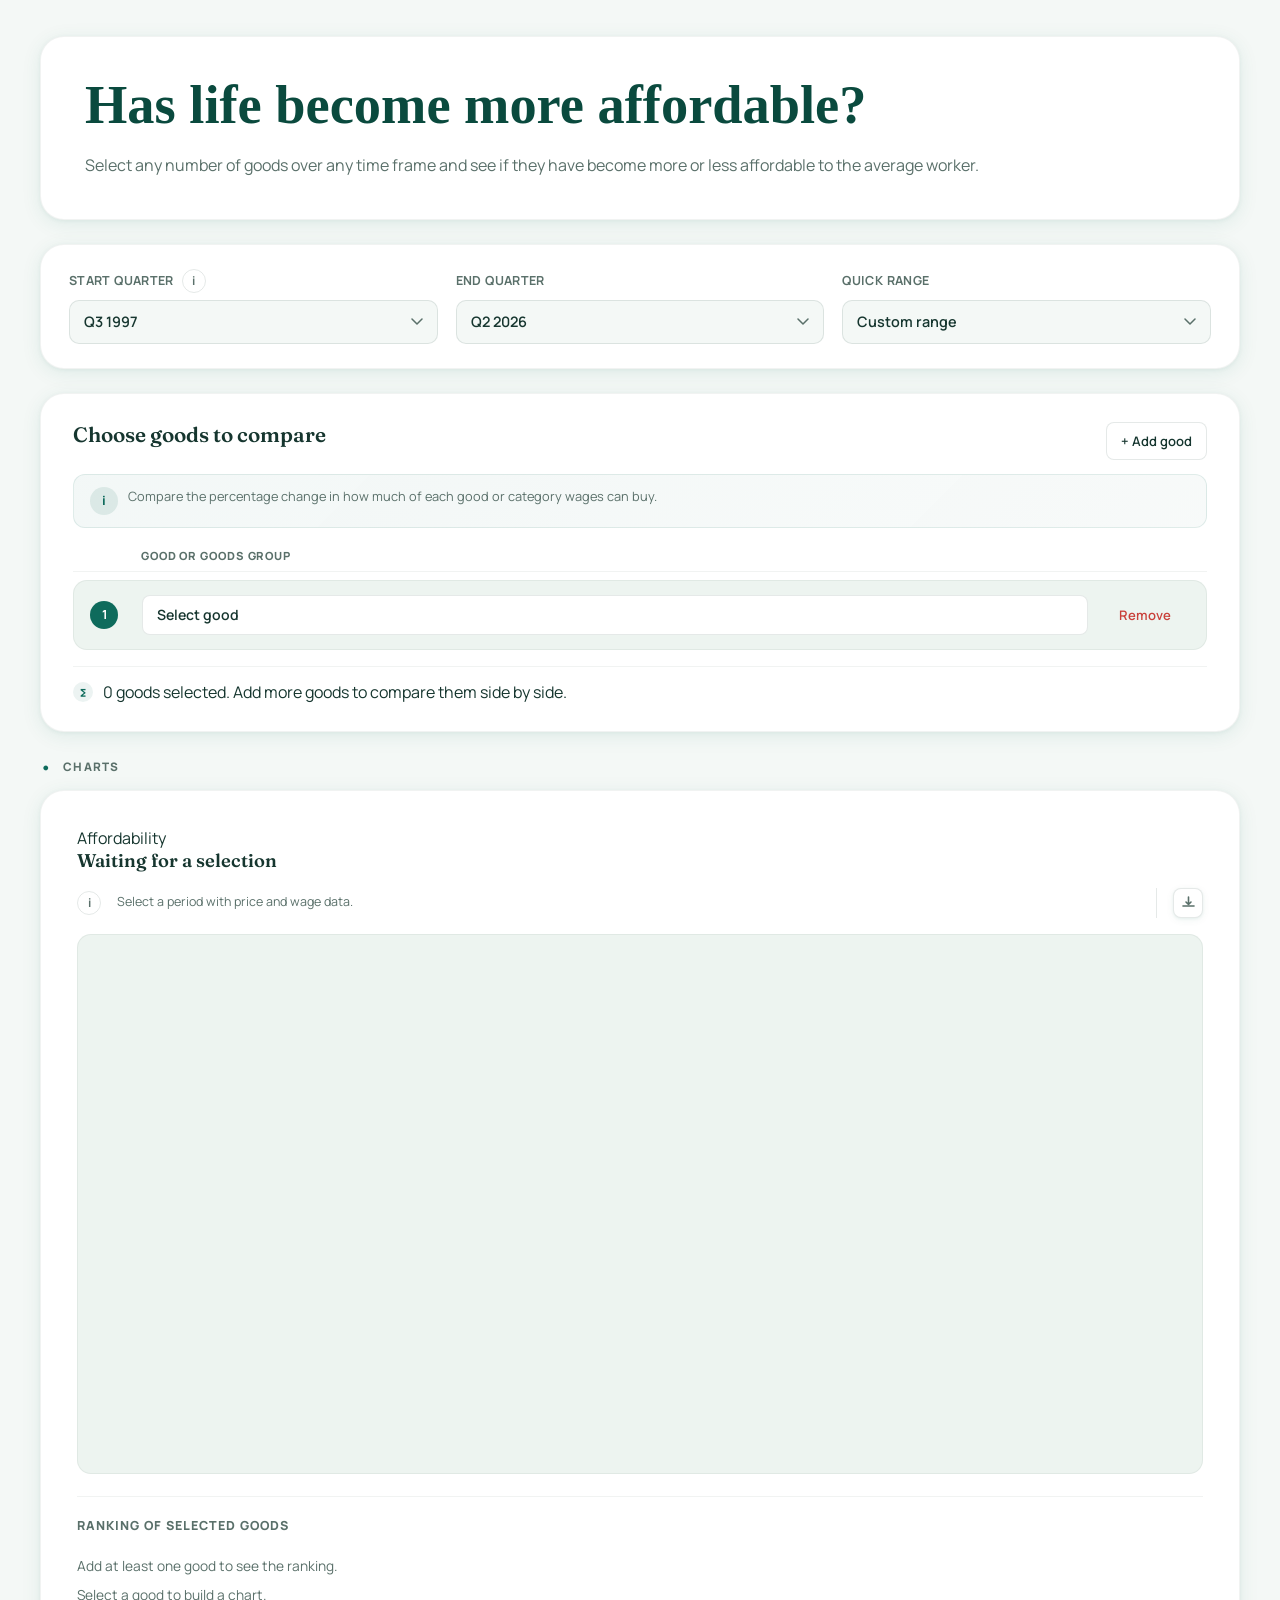
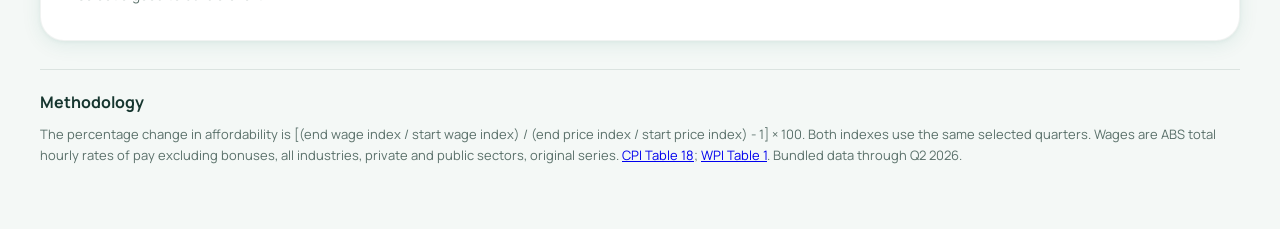
==== commit d51594f8: "Start with one unselected good dropdown" ====
--- a/index.html
+++ b/index.html
@@ -864,7 +864,7 @@
   </div>
 
   <script src="data.js?v=5"></script>
-  <script src="app.js?v=5"></script>
+  <script src="app.js?v=7"></script>
   <script src="embed-frame.js?v=1"></script>
 
   <script>
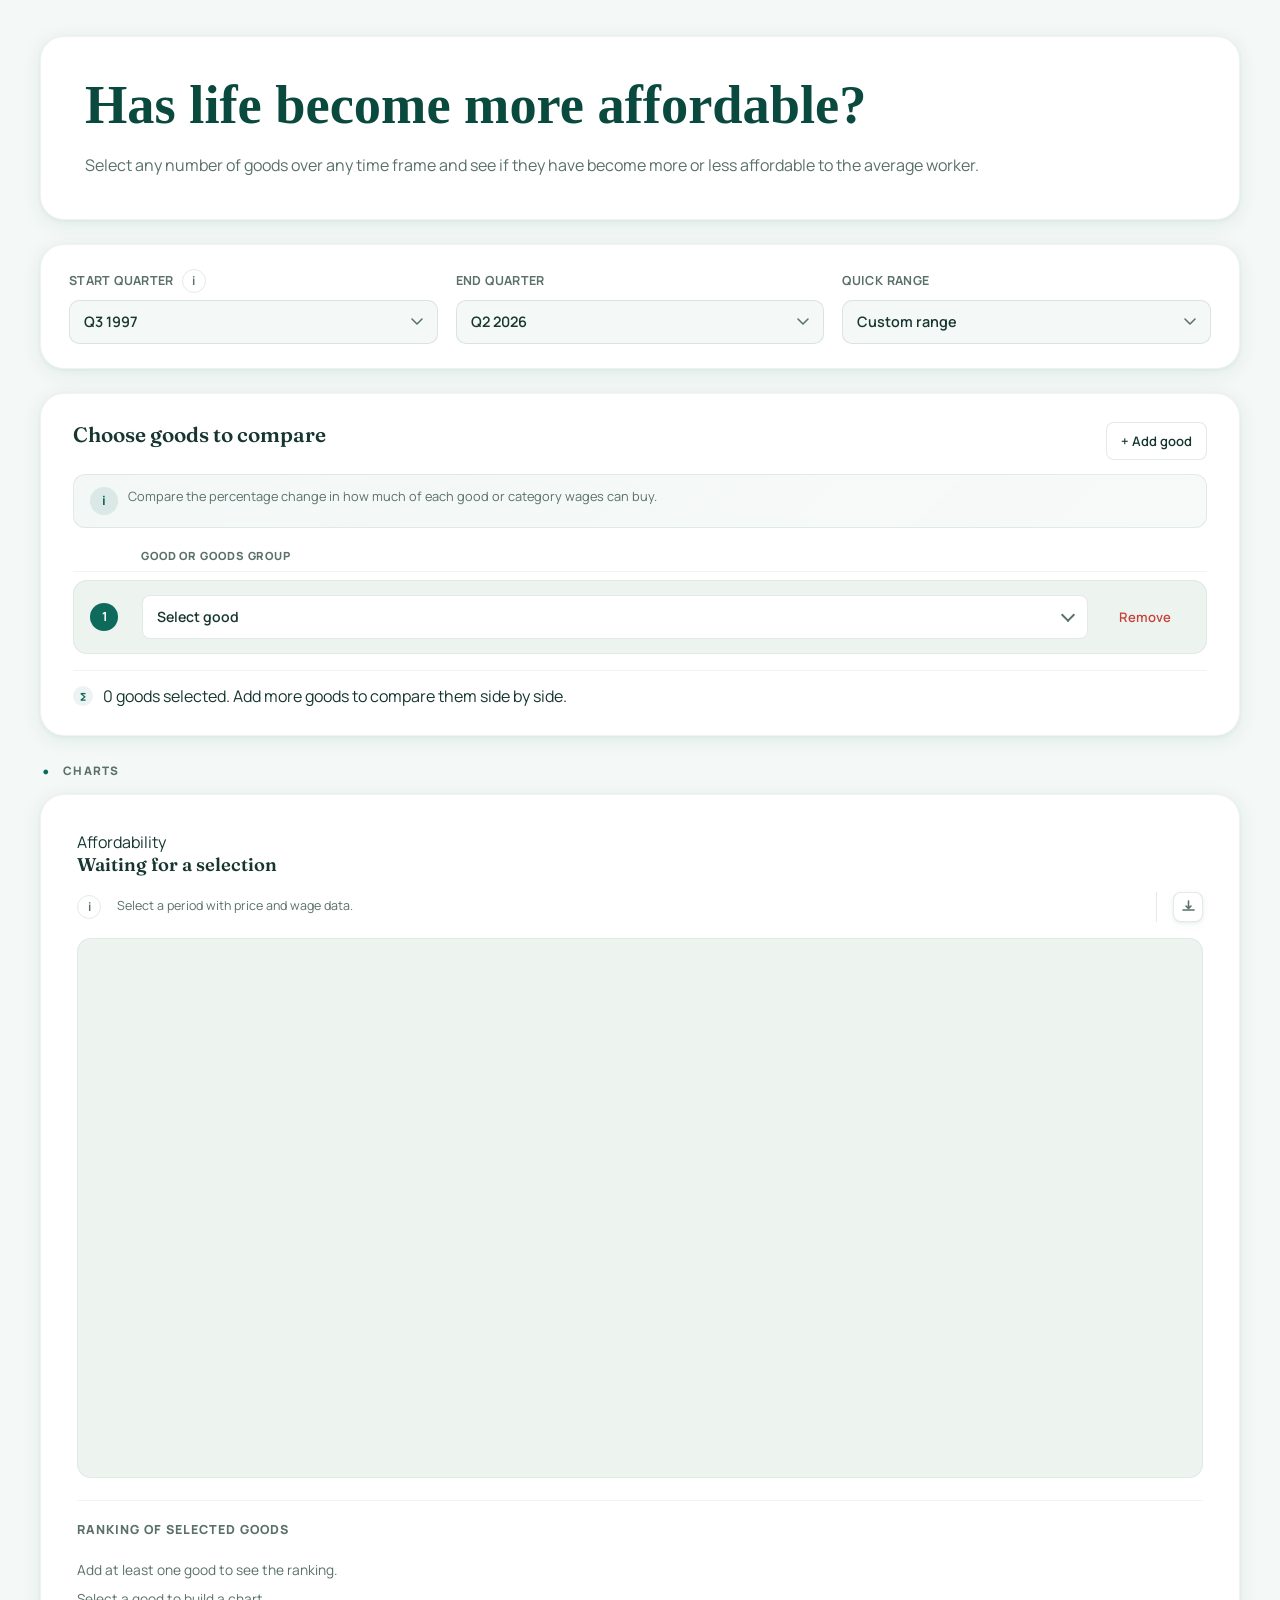
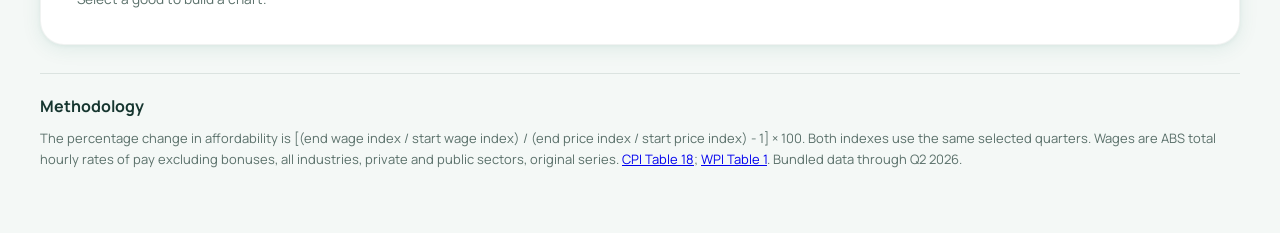
==== commit 37f39877: "Style goods dropdown and anchor options below the field" ====
--- a/index.html
+++ b/index.html
@@ -327,6 +327,38 @@
       transition: border-color 0.15s, box-shadow 0.15s;
     }
     .basket-row:hover { border-color: var(--line); box-shadow: var(--sh-sm); }
+    .good-picker { position: relative; min-width: 0; }
+    .good-picker-trigger {
+      display: flex; align-items: center; justify-content: space-between; gap: 12px;
+      width: 100%; min-height: 44px; padding: 10px 14px;
+      border: 1.5px solid var(--line); border-radius: 8px;
+      background: var(--surface); color: var(--ink);
+      font: 600 0.88rem 'Manrope', sans-serif; text-align: left;
+      cursor: pointer; overflow-wrap: anywhere;
+    }
+    .good-picker-trigger::after {
+      content: ''; width: 8px; height: 8px; flex-shrink: 0;
+      border-right: 2px solid var(--muted); border-bottom: 2px solid var(--muted);
+      transform: rotate(45deg); margin-top: -4px;
+    }
+    .good-picker-trigger[aria-expanded="true"] { border-color: var(--cg); }
+    .good-picker-trigger:focus-visible { outline: 2px solid var(--cg); outline-offset: 2px; }
+    .good-picker-options {
+      position: absolute; top: calc(100% + 6px); left: 0; right: 0; z-index: 150;
+      max-height: 280px; overflow-y: auto; overscroll-behavior: contain;
+      scrollbar-width: thin; scrollbar-color: var(--teal) var(--surface);
+      padding: 6px; background: var(--surface); border: 1px solid var(--line);
+      border-radius: 8px; box-shadow: var(--sh-lg);
+    }
+    .good-picker-options[hidden] { display: none; }
+    .good-picker-option {
+      display: block; width: 100%; min-height: 40px; padding: 10px 12px;
+      border: 0; border-radius: 4px; background: transparent; color: var(--ink);
+      font: 500 0.88rem 'Manrope', sans-serif; text-align: left;
+      cursor: pointer; overflow-wrap: anywhere;
+    }
+    .good-picker-option:hover, .good-picker-option:focus { background: var(--bg2); outline: none; }
+    .good-picker-option[aria-selected="true"] { color: var(--cg); background: var(--bg2); font-weight: 800; }
     .basket-row-warning { border-color: rgba(201,64,58,0.3) !important; background: rgba(201,64,58,0.03); }
     .basket-row-num {
       width: 28px; height: 28px; border-radius: 50%;
@@ -703,6 +735,8 @@
       .stats-grid { grid-template-columns: repeat(2, 1fr); }
     }
     @media (max-width: 640px) {
+      .basket-row { grid-template-columns: 28px minmax(0, 1fr); gap: 10px; padding: 12px; }
+      .basket-row .danger-button { grid-column: 2; justify-self: end; }
       .controls-card { grid-template-columns: 1fr; }
       .stats-grid { grid-template-columns: 1fr 1fr; }
       .nav-label { display: none; }
@@ -864,7 +898,7 @@
   </div>
 
   <script src="data.js?v=5"></script>
-  <script src="app.js?v=7"></script>
+  <script src="app.js?v=8"></script>
   <script src="embed-frame.js?v=1"></script>
 
   <script>
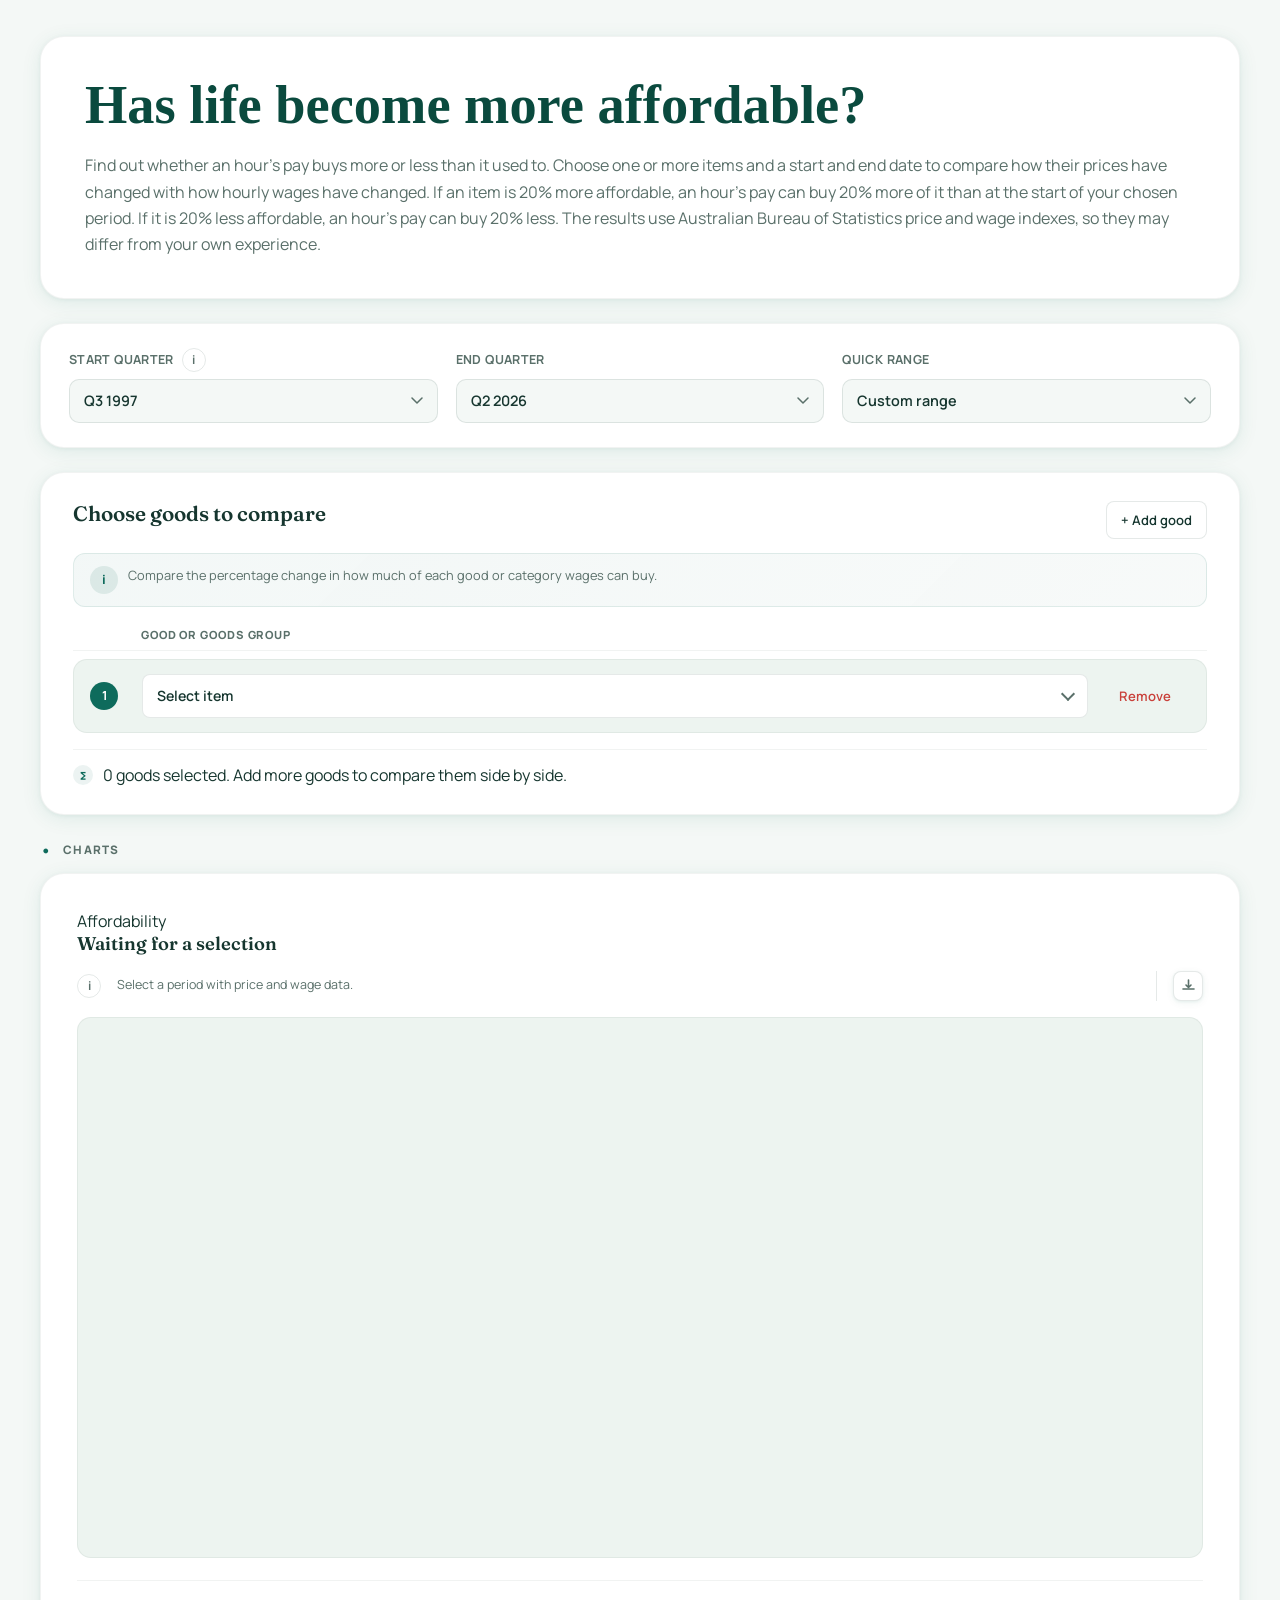
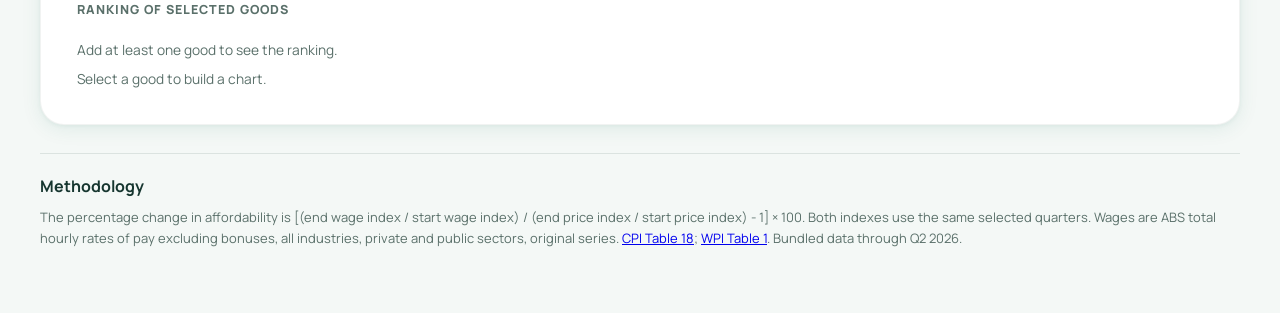
==== commit f6c1eae3: "Explain affordability in plain language and label item selection" ====
--- a/index.html
+++ b/index.html
@@ -780,7 +780,7 @@
         <div class="hero-copy">
           <h1 class="hero-h1">Has life become more affordable?</h1>
           <p class="hero-lead">
-            Select any number of goods over any time frame and see if they have become more or less affordable to the average worker.
+            Find out whether an hour's pay buys more or less than it used to. Choose one or more items and a start and end date to compare how their prices have changed with how hourly wages have changed. If an item is 20% more affordable, an hour's pay can buy 20% more of it than at the start of your chosen period. If it is 20% less affordable, an hour's pay can buy 20% less. The results use Australian Bureau of Statistics price and wage indexes, so they may differ from your own experience.
           </p>
         </div>
       </div>
@@ -898,7 +898,7 @@
   </div>
 
   <script src="data.js?v=5"></script>
-  <script src="app.js?v=8"></script>
+  <script src="app.js?v=9"></script>
   <script src="embed-frame.js?v=1"></script>
 
   <script>
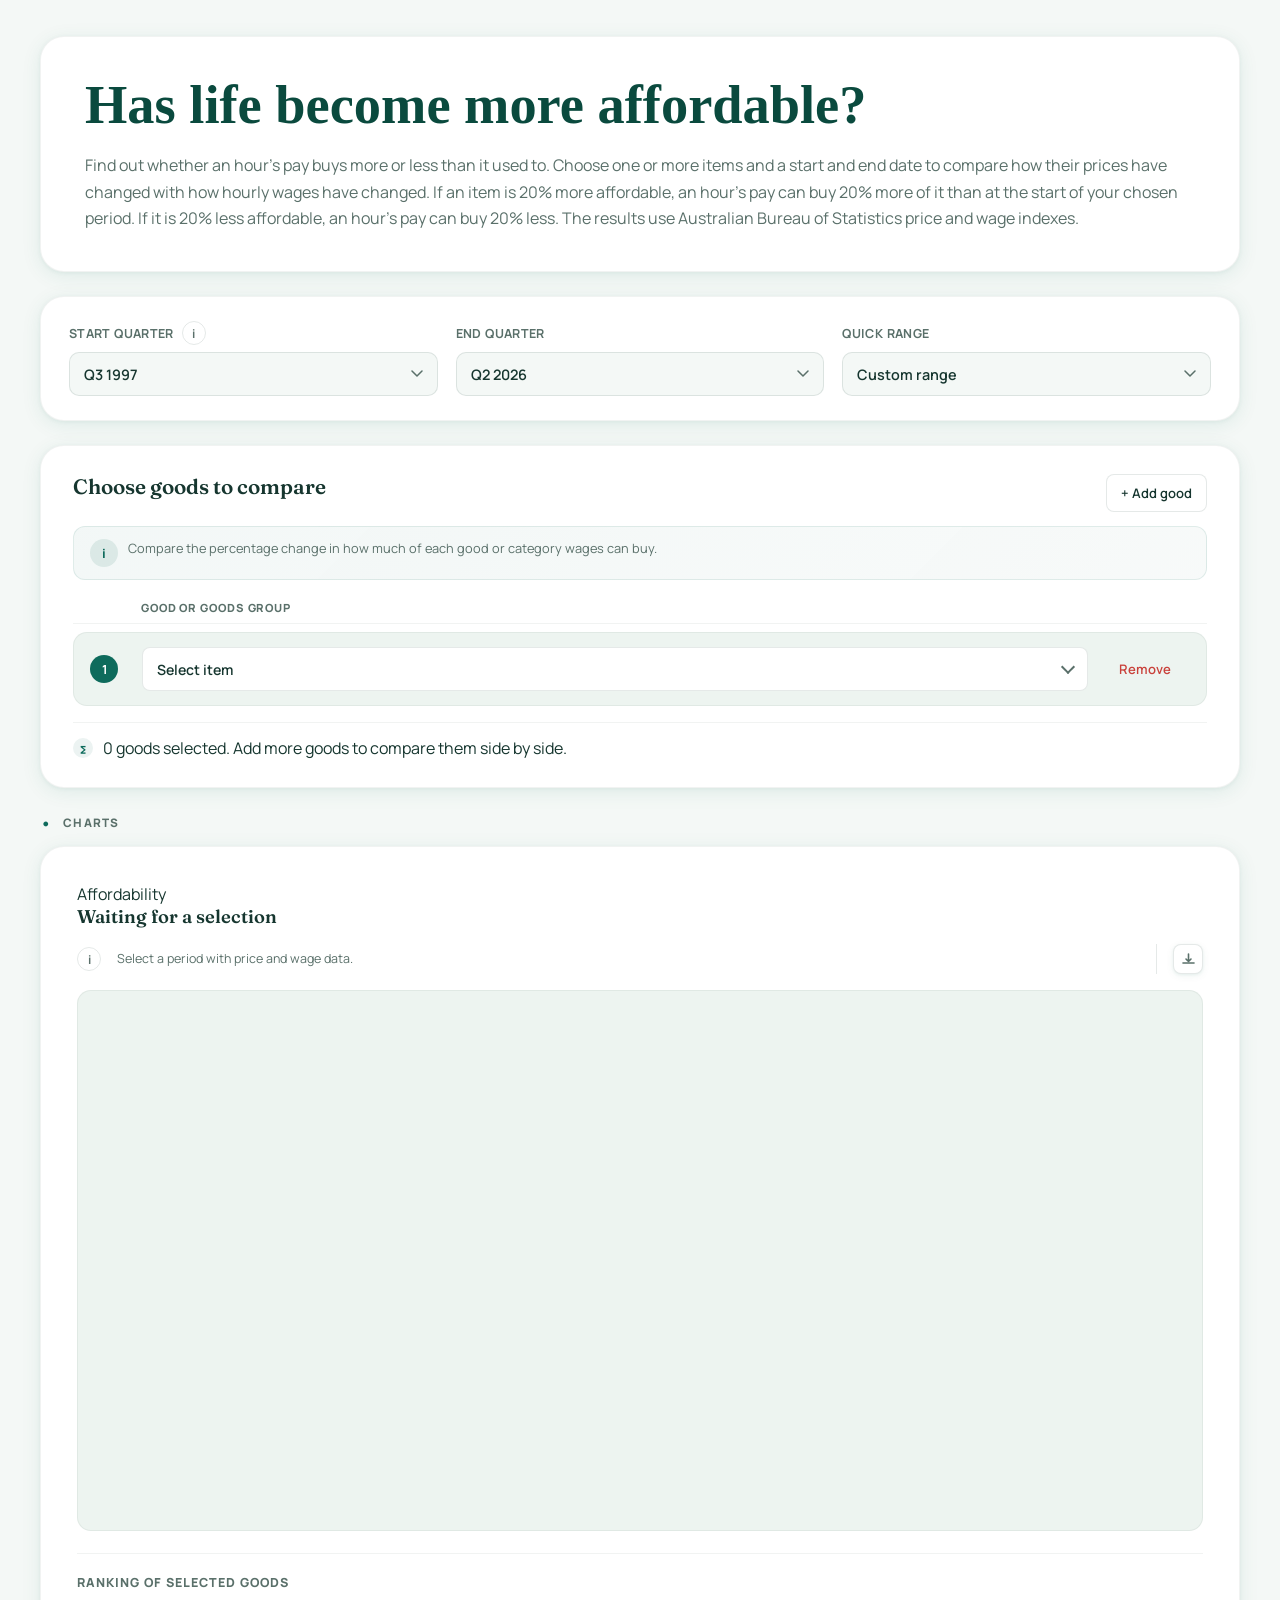
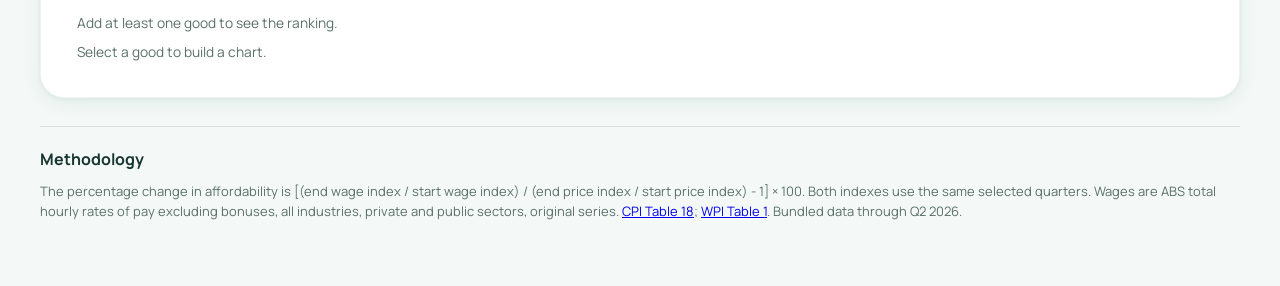
==== commit 49005768: "Simplify introductory ABS explanation" ====
--- a/index.html
+++ b/index.html
@@ -780,7 +780,7 @@
         <div class="hero-copy">
           <h1 class="hero-h1">Has life become more affordable?</h1>
           <p class="hero-lead">
-            Find out whether an hour's pay buys more or less than it used to. Choose one or more items and a start and end date to compare how their prices have changed with how hourly wages have changed. If an item is 20% more affordable, an hour's pay can buy 20% more of it than at the start of your chosen period. If it is 20% less affordable, an hour's pay can buy 20% less. The results use Australian Bureau of Statistics price and wage indexes, so they may differ from your own experience.
+            Find out whether an hour's pay buys more or less than it used to. Choose one or more items and a start and end date to compare how their prices have changed with how hourly wages have changed. If an item is 20% more affordable, an hour's pay can buy 20% more of it than at the start of your chosen period. If it is 20% less affordable, an hour's pay can buy 20% less. The results use Australian Bureau of Statistics price and wage indexes.
           </p>
         </div>
       </div>
@@ -880,7 +880,7 @@
 
     <section class="methodology-note" aria-labelledby="methodology-title">
       <h2 id="methodology-title">Methodology</h2>
-      <p>The percentage change in affordability is [(end wage index / start wage index) / (end price index / start price index) - 1] &times; 100. Both indexes use the same selected quarters. Wages are ABS total hourly rates of pay excluding bonuses, all industries, private and public sectors, original series. <a href="https://www.abs.gov.au/statistics/economy/price-indexes-and-inflation/consumer-price-index-australia/jul-2026">CPI Table 18</a>; <a href="https://www.abs.gov.au/statistics/economy/price-indexes-and-inflation/wage-price-index-australia/jun-2026">WPI Table 1</a>. Bundled data through Q2 2026.</p>
+      <p>The percentage change in affordability is [(end wage index / start wage index) / (end price index / start price index) - 1] &times; 100. Both indexes use the same selected quarters. Wages are ABS total hourly rates of pay excluding bonuses, all industries, private and public sectors, original series. <a href="https://www.abs.gov.au/statistics/economy/price-indexes-and-inflation/consumer-price-index-australia/jul-2026/6401018.xlsx">CPI Table 18</a>; <a href="https://www.abs.gov.au/statistics/economy/price-indexes-and-inflation/wage-price-index-australia/jun-2026/634501.xlsx">WPI Table 1</a>. Bundled data through Q2 2026.</p>
     </section>
   </main>
 
@@ -897,7 +897,7 @@
     </div>
   </div>
 
-  <script src="data.js?v=5"></script>
+  <script src="data.js?v=f9c0f8e3c3eb"></script>
   <script src="app.js?v=9"></script>
   <script src="embed-frame.js?v=1"></script>
 
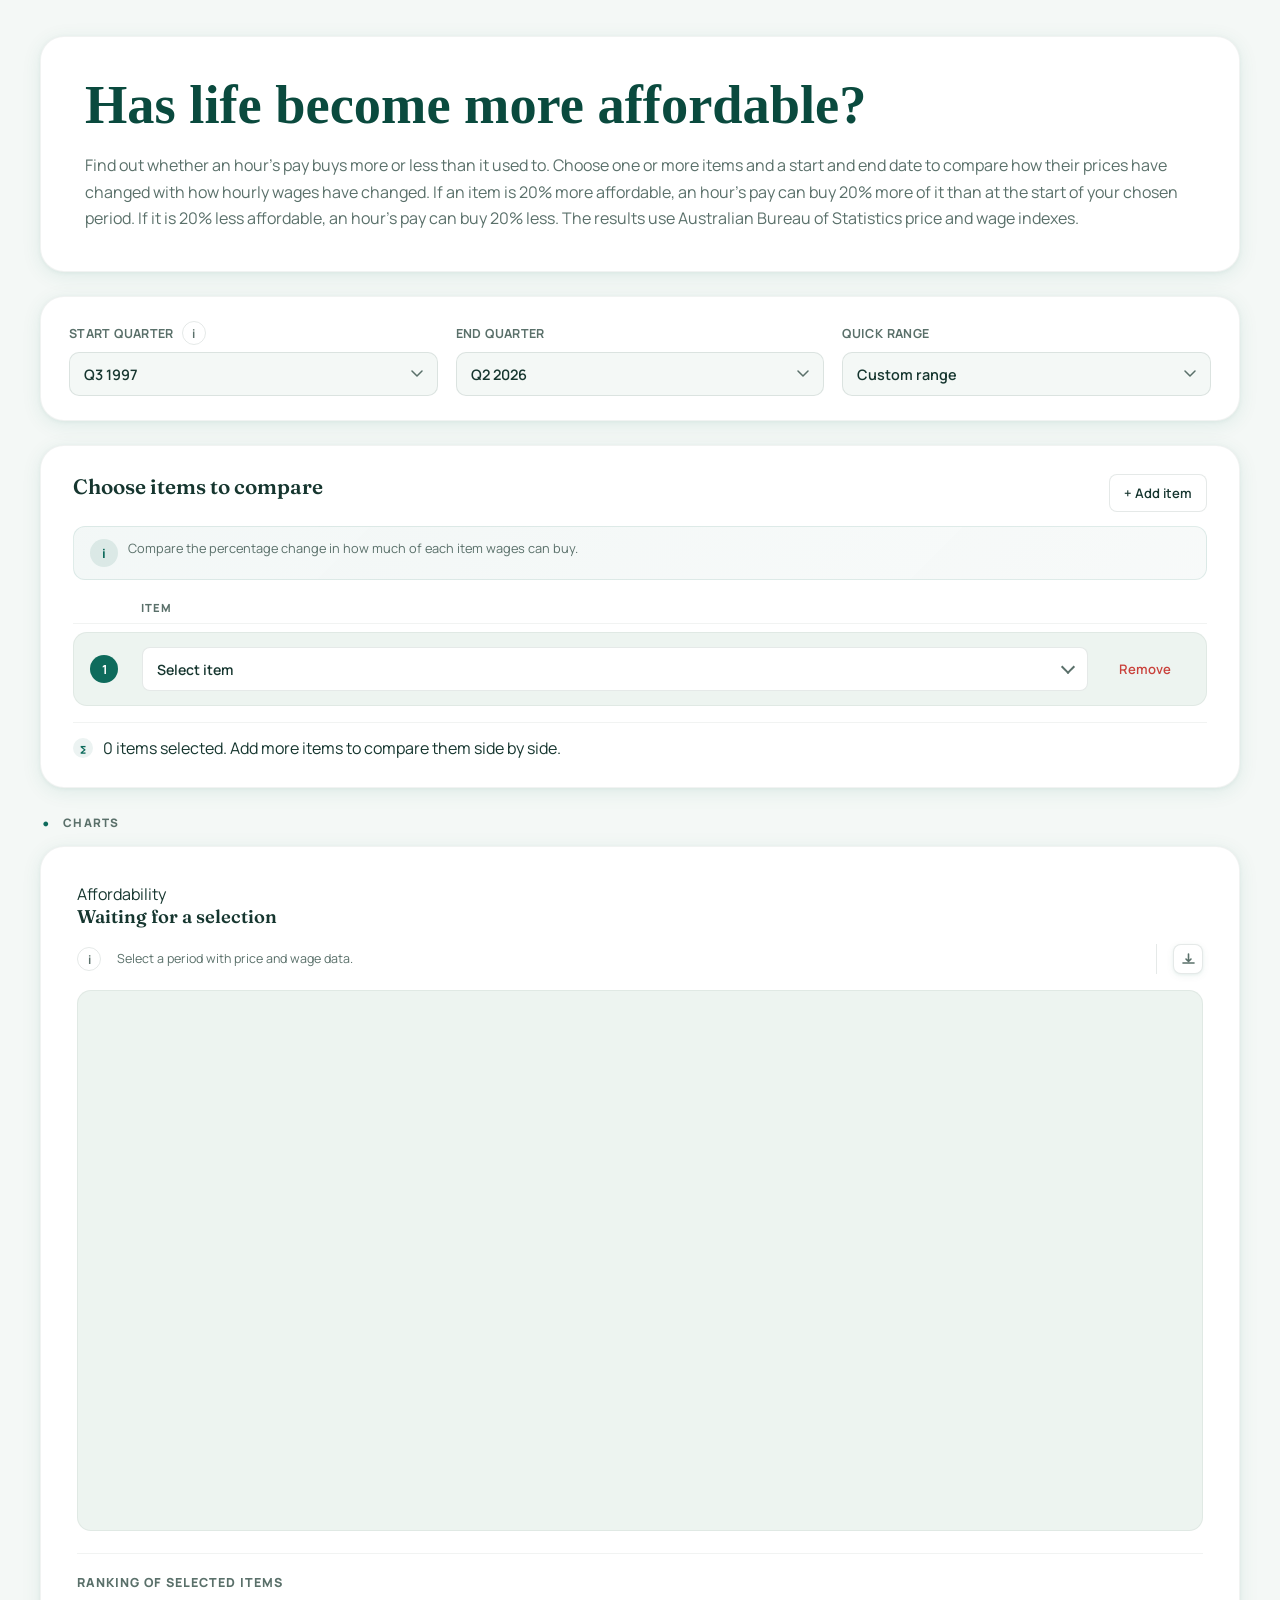
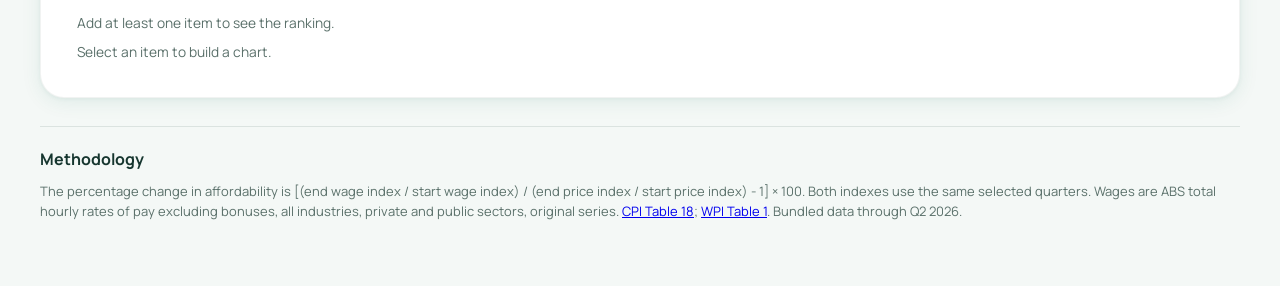
==== commit 7e46b5a3: "Use item wording throughout calculator" ====
--- a/index.html
+++ b/index.html
@@ -816,23 +816,23 @@
     <section id="basket-builder" class="basket-card">
       <div class="basket-header">
         <div>
-          <p class="basket-title">Choose goods to compare</p>
+          <p class="basket-title">Choose items to compare</p>
         </div>
         <div class="basket-actions">
-          <button id="add-basket-row" type="button" class="secondary-button">+ Add good</button>
+          <button id="add-basket-row" type="button" class="secondary-button">+ Add item</button>
         </div>
       </div>
 
       <!-- Explainer -->
       <div class="basket-explainer">
         <div class="basket-explainer-icon">i</div>
-        <p>Compare the percentage change in how much of each good or category wages can buy.</p>
+        <p>Compare the percentage change in how much of each item wages can buy.</p>
       </div>
 
       <!-- Column headers -->
       <div class="basket-cols-header">
         <div></div>
-        <div class="basket-col-label">Good or goods group</div>
+        <div class="basket-col-label">Item</div>
         <div></div>
       </div>
 
@@ -840,7 +840,7 @@
 
       <div class="basket-footer">
         <div class="basket-footer-icon">&#8721;</div>
-        <p id="basket-summary" class="field-help">Add at least one good to build a chart.</p>
+        <p id="basket-summary" class="field-help">Add at least one item to build a chart.</p>
       </div>
     </section>
 
@@ -864,16 +864,16 @@
             </div>
           </div>
         </div>
-        <div id="wpi-chart-info" class="info-popover">A positive 20% means wages can buy 20% more of the good; a negative 20% means wages can buy 20% less.</div>
+        <div id="wpi-chart-info" class="info-popover">A positive 20% means wages can buy 20% more of the item; a negative 20% means wages can buy 20% less.</div>
 <div class="chart-frame" id="wpi-chart-frame">
           <svg id="wpi-chart" viewBox="0 0 920 420" role="img" aria-label="Bar chart: percentage change in affordability"></svg>
           <div class="chart-tooltip" id="wpi-tooltip"></div>
         </div>
         <div class="ranking-panel" aria-labelledby="ranking-title">
-          <p class="ranking-title" id="ranking-title">Ranking of selected goods</p>
+          <p class="ranking-title" id="ranking-title">Ranking of selected items</p>
           <div class="ranking-list" id="ranking-list"></div>
         </div>
-        <p id="empty-state" class="empty-state">Pick a good or group to draw the comparison.</p>
+        <p id="empty-state" class="empty-state">Pick an item to draw the comparison.</p>
       </article>
 
     </section>
@@ -898,7 +898,7 @@
   </div>
 
   <script src="data.js?v=f9c0f8e3c3eb"></script>
-  <script src="app.js?v=9"></script>
+  <script src="app.js?v=10"></script>
   <script src="embed-frame.js?v=1"></script>
 
   <script>
